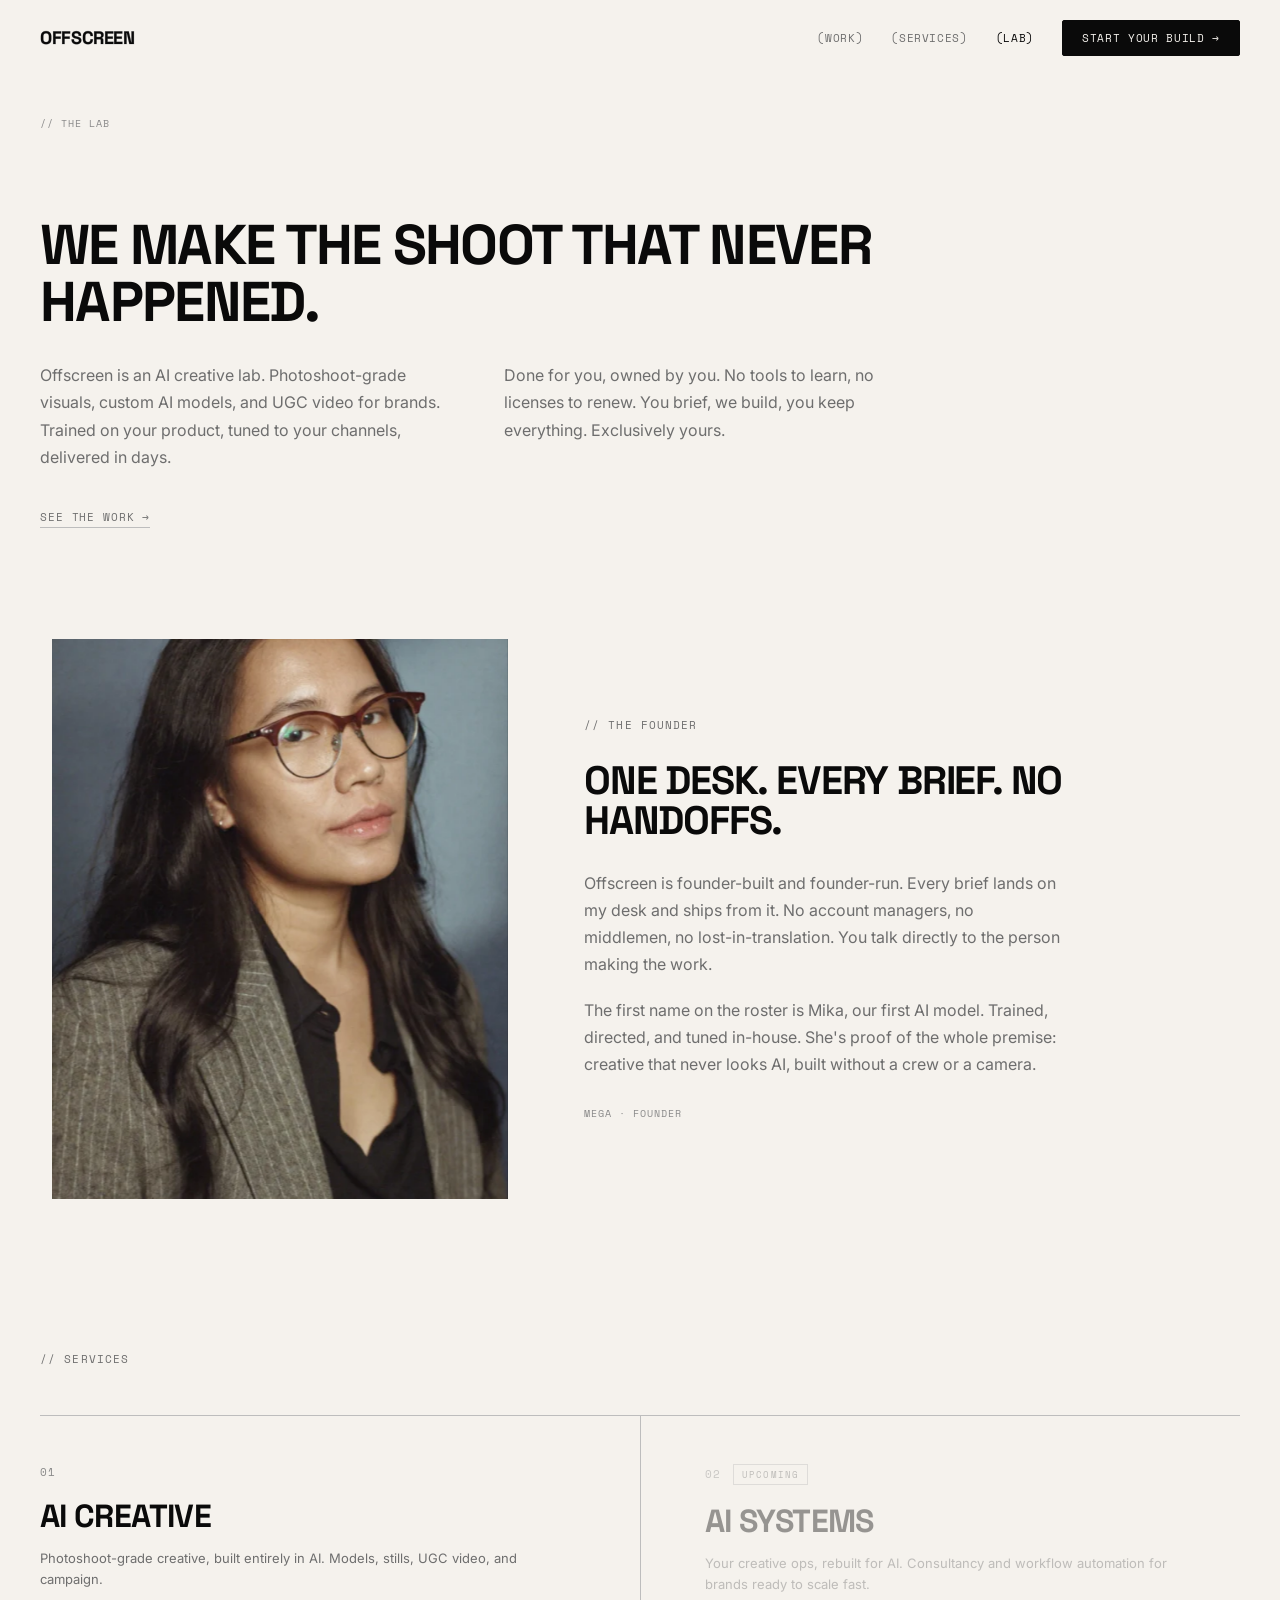
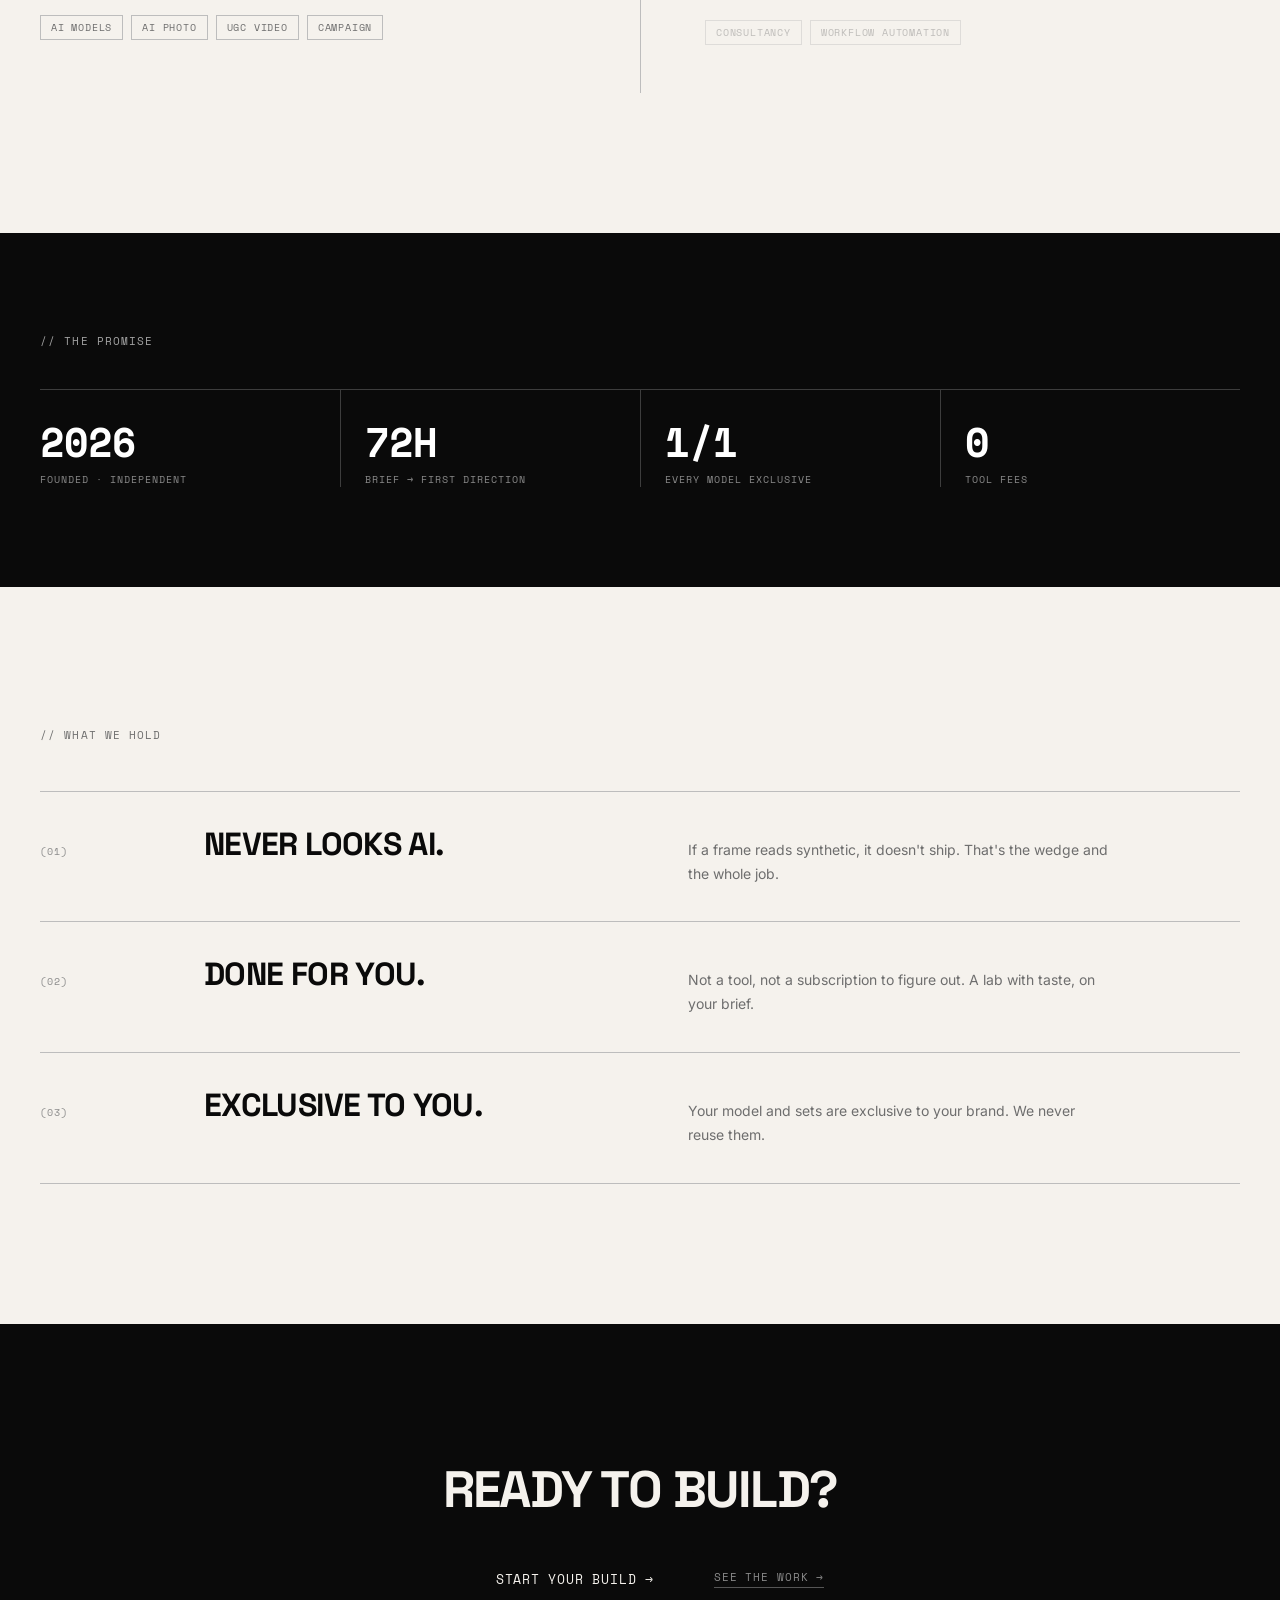
==== lab/index.html @ d5fc2d43 "Revamp site as Offscreen AI creative studio Rebuild from the design handoff: Home, Lab, All Work and" ====
<!DOCTYPE html>
<html lang="en" class="reveal-footer">
<head>
<meta charset="UTF-8">
<meta name="viewport" content="width=device-width, initial-scale=1.0">
<title>THE LAB · OFFSCREEN</title>
<meta name="description" content="Offscreen is an AI creative lab: photoshoot-grade visuals, custom AI models, and UGC video for brands. Done for you, owned by you.">
<link rel="canonical" href="https://offscreen.work/lab/">
<meta property="og:type" content="website">
<meta property="og:title" content="THE LAB · OFFSCREEN">
<meta property="og:description" content="We make the shoot that never happened. Done for you, owned by you.">
<meta property="og:url" content="https://offscreen.work/lab/">
<meta property="og:image" content="https://offscreen.work/assets/work/offscreen_hero_16x9.webp">
<meta name="twitter:card" content="summary_large_image">
<meta name="theme-color" content="#F5F2ED">
<link rel="icon" type="image/svg+xml" href="/favicon.svg">
<link rel="icon" type="image/png" sizes="32x32" href="/favicon-32x32.png">
<link rel="apple-touch-icon" href="/favicon-180x180.png">
<link rel="preconnect" href="https://fonts.googleapis.com">
<link rel="preconnect" href="https://fonts.gstatic.com" crossorigin>
<link rel="stylesheet" href="https://fonts.googleapis.com/css2?family=Space+Mono:ital,wght@0,400;0,700;1,400&family=Space+Grotesk:wght@400;500;600;700&family=Inter:wght@400;500;600&display=swap">
<link rel="stylesheet" href="/assets/css/tokens.css">
<link rel="stylesheet" href="/assets/css/site.css">
<script>document.documentElement.classList.add('js');</script>
</head>
<body class="page-light">
<a class="skip-link" href="#main">Skip to content</a>
<div class="page is-light">

<nav class="nav nav-light" aria-label="Primary">
  <a href="/" class="wordmark" aria-label="Offscreen home"><span class="wordmark-ghost" aria-hidden="true">OFFSCREEN</span><span class="wordmark-solid">OFFSCREEN</span></a>
  <div class="nav-links">
    <a class="nav-link" href="/work/">(WORK)</a>
    <a class="nav-link" href="/#services">(SERVICES)</a>
    <a class="nav-link" href="/lab/" aria-current="page">(LAB)</a>
    <a class="btn btn-sm" href="https://forms.fillout.com/t/vpHvww8ndgus" target="_blank" rel="noopener" data-brief>START YOUR BUILD →</a>
  </div>
</nav>

<main id="main">

<section class="statement" data-screen-label="Lab Statement">
  <span class="util statement-eyebrow">// THE LAB</span>
  <div class="statement-inner rv in">
    <h1 class="display">We make the shoot that never happened.</h1>
    <div class="statement-cols">
      <p class="body">Offscreen is an AI creative lab. Photoshoot-grade visuals, custom AI models, and UGC video for brands. Trained on your product, tuned to your channels, delivered in days.</p>
      <p class="body">Done for you, owned by you. No tools to learn, no licenses to renew. You brief, we build, you keep everything. Exclusively yours.</p>
    </div>
    <div><a class="text-link" href="/work/">SEE THE WORK →</a></div>
  </div>
</section>

<section class="founder" data-screen-label="Founder" aria-labelledby="founder-h">
  <div class="founder-frame rv">
    <div class="media">
      <div class="par" data-par="0.06">
        <img src="/assets/lab/founder-portrait.webp" alt="Mega, founder of Offscreen" width="800" height="800" loading="lazy" decoding="async">
      </div>
    </div>
  </div>
  <div class="founder-text rv">
    <span class="label">// THE FOUNDER</span>
    <h2 class="display" id="founder-h">One desk. Every brief. No handoffs.</h2>
    <div class="founder-copy">
      <p class="body">Offscreen is founder-built and founder-run. Every brief lands on my desk and ships from it. No account managers, no middlemen, no lost-in-translation. You talk directly to the person making the work.</p>
      <p class="body">The first name on the roster is Mika, our first AI model. Trained, directed, and tuned in-house. She's proof of the whole premise: creative that never looks AI, built without a crew or a camera.</p>
    </div>
    <span class="util">MEGA · FOUNDER</span>
  </div>
</section>

<section class="services is-light" data-screen-label="What We Build" aria-labelledby="services-label">
  <div class="services-inner">
    <div class="sec-head rv">
      <h2 class="label" id="services-label" style="font-weight:400;">// SERVICES</h2>
    </div>
    <div class="svc-grid">
      <article class="svc rv">
        <div class="svc-num">01</div>
        <h3 class="title-md">AI CREATIVE</h3>
        <p class="svc-body">Photoshoot-grade creative, built entirely in AI. Models, stills, UGC video, and campaign.</p>
        <ul class="chips"><li>AI MODELS</li><li>AI PHOTO</li><li>UGC VIDEO</li><li>CAMPAIGN</li></ul>
      </article>
      <article class="svc svc-soon rv">
        <div class="svc-num">02 <span class="svc-badge">UPCOMING</span></div>
        <h3 class="title-md">AI SYSTEMS</h3>
        <p class="svc-body">Your creative ops, rebuilt for AI. Consultancy and workflow automation for brands ready to scale fast.</p>
        <ul class="chips"><li>CONSULTANCY</li><li>WORKFLOW AUTOMATION</li></ul>
      </article>
    </div>
  </div>
</section>

<section class="facts is-dark" data-screen-label="Facts" aria-labelledby="facts-label">
  <div class="sec-head rv">
    <h2 class="label" id="facts-label" style="font-weight:400;">// THE PROMISE</h2>
  </div>
  <ul class="facts-grid">
    <li class="fact rv"><span class="fact-value">2026</span><span class="util">FOUNDED · INDEPENDENT</span></li>
    <li class="fact rv"><span class="fact-value">72H</span><span class="util">BRIEF → FIRST DIRECTION</span></li>
    <li class="fact rv"><span class="fact-value">1/1</span><span class="util">EVERY MODEL EXCLUSIVE</span></li>
    <li class="fact rv"><span class="fact-value">0</span><span class="util">TOOL FEES</span></li>
  </ul>
</section>

<section class="principles" data-screen-label="Principles" aria-labelledby="principles-label">
  <div class="sec-head rv">
    <h2 class="label" id="principles-label" style="font-weight:400;">// WHAT WE HOLD</h2>
  </div>
  <ol class="principle-list">
    <li class="principle rv">
      <span class="util">(01)</span>
      <h3 class="title-md">Never looks AI.</h3>
      <p class="body-sm">If a frame reads synthetic, it doesn't ship. That's the wedge and the whole job.</p>
    </li>
    <li class="principle rv">
      <span class="util">(02)</span>
      <h3 class="title-md">Done for you.</h3>
      <p class="body-sm">Not a tool, not a subscription to figure out. A lab with taste, on your brief.</p>
    </li>
    <li class="principle rv">
      <span class="util">(03)</span>
      <h3 class="title-md">Exclusive to you.</h3>
      <p class="body-sm">Your model and sets are exclusive to your brand. We never reuse them.</p>
    </li>
  </ol>
</section>

<section class="closing-cta is-dark" data-screen-label="CTA">
  <div class="closing-cta-inner rv">
    <h2 class="display">READY TO BUILD?</h2>
    <div class="closing-cta-actions">
      <a class="btn" href="https://forms.fillout.com/t/vpHvww8ndgus" target="_blank" rel="noopener" data-brief>START YOUR BUILD →</a>
      <a class="text-link" href="/work/">SEE THE WORK →</a>
    </div>
  </div>
</section>

</main>
</div>

<footer class="footer" data-screen-label="Footer">
  <div class="footer-links">
    <div class="footer-col">
      <span class="util">(SOCIAL)</span>
      <a href="https://www.instagram.com/offscreen.lab/" target="_blank" rel="noopener">INSTAGRAM →</a>
    </div>
    <div class="footer-col">
      <span class="util">(SITE)</span>
      <a href="/work/">WORK</a>
      <a href="/lab/" aria-current="page">LAB</a>
      <a href="https://forms.fillout.com/t/vpHvww8ndgus" target="_blank" rel="noopener" data-brief>CONTACT</a>
    </div>
    <div class="footer-col">
      <span class="util">(CONTACT)</span>
      <a href="mailto:hello@offscreen.work">HELLO@OFFSCREEN.WORK</a>
      <span class="muted">WORLDWIDE</span>
    </div>
    <div class="footer-col">
      <span class="util">(LEGAL)</span>
      <span class="muted">© 2026 OFFSCREEN</span>
    </div>
  </div>
  <div class="bigmark-clip" aria-hidden="true"><div class="bigmark">OFFSCREEN</div></div>
</footer>

<dialog id="brief" class="brief" aria-label="Start your build">
  <div class="brief-bar">
    <span class="label" style="color:var(--grey-400);">// START YOUR BUILD</span>
    <button type="button" class="brief-close">(CLOSE ×)</button>
  </div>
  <div class="brief-body"><span class="brief-loading">LOADING THE BRIEF…</span></div>
</dialog>

<script src="/assets/js/site.js"></script>
</body>
</html>
---- assets/css/tokens.css ----
/* Offscreen design tokens — from the design handoff (colors, type, spacing). */

/* Offscreen — Color Tokens (1D: dark-first, fully monochrome) */

:root {
  /* ——— Base (dark-first) ——— */
  --bg:               #0A0A0A;   /* page background */
  --surface:          #141414;   /* raised panels, cards */
  --chrome:           #1E1E1E;   /* card headers, input fields */

  --ink:              #0A0A0A;   /* text on light surfaces */
  --bone:             #F5F2ED;   /* primary text on dark */
  --white:            #FFFFFF;   /* pure white — emphasis only */

  /* ——— Neutrals ——— */
  --grey-900:         #2A2A2A;
  --grey-800:         #3D3D3D;
  --grey-700:         #555555;
  --grey-600:         #6E6E6E;
  --grey-500:         #8A8A8A;
  --grey-400:         #A3A3A3;
  --grey-300:         #BDBDBD;
  --grey-200:         #D4D4D4;
  --grey-100:         #E8E8E8;

  /* ——— Semantic (dark-first) ——— */
  --fg-primary:       var(--bone);
  --fg-secondary:     var(--grey-400);
  --fg-tertiary:      var(--grey-600);
  --fg-emphasis:      var(--white);

  --bg-primary:       var(--bg);
  --bg-elevated:      var(--surface);
  --bg-light:         var(--bone);      /* rare light sections */

  --border-default:   var(--grey-800);  /* hairlines on dark */
  --border-light:     var(--grey-200);  /* hairlines on light sections */

  /* ——— No accent color. ———
     Emphasis = pure white, weight, or size.
     The only non-neutral allowed anywhere: */
  --danger:           #E84040;   /* form errors only */
}

/* Offscreen — Typography Tokens (1D: grotesque headlines, mono demoted to labels/data) */

:root {
  /* ——— Font Stacks ——— */
  --font-grotesque:   'Space Grotesk', 'Arial Black', sans-serif;  /* headlines + wordmark */
  --font-mono:        'Space Mono', 'Courier New', monospace;       /* labels, buttons, data */
  --font-sans:        'Inter', -apple-system, sans-serif;           /* body */

  /* ——— Font Weights ——— */
  --weight-regular:   400;
  --weight-medium:    500;
  --weight-bold:      700;

  /* ——— Type Scale ——— */

  /* Display / Headlines — Space Grotesk Bold, uppercase, tight */
  --text-display-xl:  120px;   /* wordmark moments */
  --text-display-lg:  88px;    /* hero headlines */
  --text-display-md:  64px;    /* section headlines */
  --text-display-sm:  40px;    /* sub-section headlines */
  --text-display-xs:  24px;    /* card titles */

  /* Body — Inter */
  --text-body-lg:     18px;
  --text-body-md:     16px;
  --text-body-sm:     14px;

  /* Mono UI — Space Mono (labels, eyebrows, buttons, data) */
  --text-mono-lg:     16px;    /* large data values pair w/ 36px+ for metrics */
  --text-mono-md:     13px;    /* buttons, eyebrows */
  --text-mono-sm:     11px;    /* nav labels, tags */
  --text-mono-xs:     10px;    /* utility/corner text */

  /* ——— Line Heights ——— */
  --leading-display:  0.98;    /* headlines */
  --leading-tight:    1.1;
  --leading-normal:   1.5;
  --leading-relaxed:  1.65;

  /* ——— Letter Spacing ——— */
  --tracking-display: -0.03em; /* grotesque headlines */
  --tracking-normal:  0;
  --tracking-wide:    0.06em;  /* mono labels/buttons */
  --tracking-wider:   0.1em;   /* utility text */
}

/* Offscreen — Spacing & Layout Tokens */

:root {
  /* ——— Spacing Scale (8px base) ——— */
  --space-1:    4px;
  --space-2:    8px;
  --space-3:    12px;
  --space-4:    16px;
  --space-5:    24px;
  --space-6:    32px;
  --space-7:    48px;
  --space-8:    64px;
  --space-9:    96px;
  --space-10:   128px;
  --space-11:   160px;
  --space-12:   200px;

  /* ——— Layout ——— */
  --content-max:     1200px;
  --content-narrow:  800px;
  --grid-columns:    12;
  --grid-gutter:     24px;
  --page-margin:     clamp(24px, 5vw, 80px);

  /* ——— Border ——— */
  --radius-none:  0px;
  --radius-sm:    2px;
  --radius-md:    4px;   /* rare — use sparingly */

  --border-width: 1px;
  --rule-weight:  1px;
}
---- assets/css/site.css ----
/* Offscreen — site styles. Tokens live in tokens.css.
   Breakpoints: mobile < 768px · tablet 768–1279px · desktop ≥ 1280px (design reference width). */

/* ══════════ BASE ══════════ */
*, *::before, *::after { margin: 0; padding: 0; box-sizing: border-box; }
html { -webkit-text-size-adjust: 100%; scroll-behavior: smooth; }
body {
  background: var(--bg);
  color: var(--bone);
  font-family: var(--font-mono);
  -webkit-font-smoothing: antialiased;
  -moz-osx-font-smoothing: grayscale;
}
body.page-light { background: var(--bone); }
a { color: inherit; text-decoration: none; transition: opacity 0.2s ease; }
a:hover { opacity: 0.7; }
img { display: block; max-width: 100%; }
button { font: inherit; color: inherit; background: none; border: 0; cursor: pointer; }
:focus-visible { outline: 1px solid currentColor; outline-offset: 4px; }

.sr-only {
  position: absolute; width: 1px; height: 1px; padding: 0; margin: -1px;
  overflow: hidden; clip: rect(0 0 0 0); white-space: nowrap; border: 0;
}
.skip-link {
  position: absolute; left: 16px; top: -60px; z-index: 200;
  background: var(--bone); color: var(--ink); padding: 10px 16px;
  font-size: 11px; letter-spacing: 0.06em;
}
.skip-link:focus { top: 16px; }

:root { --pm: 40px; }
@media (max-width: 1023px) { :root { --pm: 24px; } }
@media (max-width: 767px)  { :root { --pm: 16px; } }

/* Light / dark section themes — every component reads these */
.is-dark  { --fg: var(--bone); --fg-body: var(--grey-500); --fg-label: var(--grey-600); --fg-util: var(--grey-500); --rule: var(--grey-800); color: var(--fg); background: var(--bg); }
.is-light { --fg: var(--ink);  --fg-body: var(--grey-600); --fg-label: var(--grey-600); --fg-util: var(--grey-500); --rule: var(--grey-300); color: var(--fg); background: var(--bone); }

/* ══════════ TYPE ══════════ */
.label   { font-size: 11px; letter-spacing: 0.1em; color: var(--fg-label); }
.util    { font-size: 10px; letter-spacing: 0.1em; color: var(--fg-util); }
.display {
  font-family: var(--font-grotesque); font-weight: 700; text-transform: uppercase;
  letter-spacing: -0.03em; line-height: 1.02; color: var(--fg);
}
.title-md { font-family: var(--font-grotesque); font-weight: 700; text-transform: uppercase; letter-spacing: -0.02em; line-height: 1; color: var(--fg); font-size: clamp(24px, 2.5vw, 32px); }
.body    { font-family: var(--font-sans); font-size: 16px; line-height: 1.7; color: var(--fg-body); }
.body-sm { font-family: var(--font-sans); font-size: 14px; line-height: 1.7; color: var(--fg-body); }
.text-link {
  font-size: 11px; letter-spacing: 0.08em; text-transform: uppercase;
  color: var(--fg-label); border-bottom: 1px solid var(--rule); padding-bottom: 2px;
}
@media (max-width: 767px) {
  .label { font-size: 10px; }
  .body { font-size: 15px; }
}

/* ══════════ BUTTON ══════════ */
.btn {
  display: inline-block; font-family: var(--font-mono); font-size: 13px; letter-spacing: 0.06em;
  text-transform: uppercase; border-radius: var(--radius-sm); padding: 17px 39px;
  border: 1px solid var(--bone); background: var(--bone); color: var(--ink); white-space: nowrap;
  transition: transform 0.12s ease;
}
.btn:hover { opacity: 1; background: var(--ink); color: var(--bone); }
.btn:active { transform: scale(0.98); }
.btn-sm { font-size: 11px; padding: 9px 19px; }
.is-light .btn, .nav-light .btn { border-color: var(--ink); background: var(--ink); color: var(--bone); }
.is-light .btn:hover, .nav-light .btn:hover { background: var(--bone); color: var(--ink); }
@media (max-width: 767px) {
  .btn { font-size: 11px; padding: 15px 31px; }
  .btn-sm { font-size: 10px; padding: 9px 13px; }
}

/* ══════════ WORDMARK (echo) ══════════ */
.wordmark {
  position: relative; display: inline-block; line-height: 1;
  font-family: var(--font-grotesque); font-weight: 700; font-size: 18px; letter-spacing: -0.02em;
}
.wordmark:hover { opacity: 1; }
.wordmark-ghost {
  position: absolute; left: 0; top: 0; color: transparent;
  -webkit-text-stroke: 0.6px var(--grey-500);
  animation: echoNav 4s ease-in-out infinite;
}
.nav-light .wordmark-ghost { -webkit-text-stroke-color: var(--grey-400); }
.wordmark-solid { position: relative; }
@keyframes echoNav { 0%, 100% { transform: translate(1.5px, -1.5px); } 50% { transform: translate(3.5px, -3.5px); } }
@media (max-width: 767px) {
  .wordmark { font-size: 16px; }
  .wordmark-ghost { -webkit-text-stroke-width: 0.5px; }
}

/* ══════════ NAV ══════════ */
.nav {
  display: flex; justify-content: space-between; align-items: center;
  padding: 20px var(--pm); position: relative; z-index: 10;
}
.nav-overlay { position: absolute; top: 0; left: 0; right: 0; }
.nav-dark  { color: var(--bone); }
.nav-light { color: var(--ink); }
.nav-links { display: flex; gap: 28px; align-items: center; }
.nav-link { font-size: 11px; letter-spacing: 0.06em; }
.nav-light .nav-link { color: var(--grey-600); }
.nav-light .nav-link[aria-current="page"] { color: var(--ink); }
@media (max-width: 767px) {
  .nav { padding: 16px var(--pm); }
  .nav-link { display: none; }
}

/* ══════════ REVEAL + PARALLAX ══════════ */
.js .rv { opacity: 0; transform: translateY(30px); transition: opacity 1s cubic-bezier(0.16, 1, 0.3, 1), transform 1s cubic-bezier(0.16, 1, 0.3, 1); }
.js .rv.in { opacity: 1; transform: none; }
.par { will-change: transform; }
.media { position: relative; overflow: hidden; background: #E4E0D9; }
.media img { width: 100%; height: 100%; object-fit: cover; }

/* ══════════ HERO (home + case opener) ══════════ */
.hero { height: 100vh; height: 100svh; min-height: 600px; position: relative; overflow: hidden; background: var(--bg); }
.hero-bg { position: absolute; top: 0; left: 0; right: 0; bottom: -16%; }
.hero-bg img { width: 100%; height: 100%; object-fit: cover; object-position: center 40%; }
.hero-shade { position: absolute; inset: 0; background: linear-gradient(to top, rgba(5,5,5,0.6), transparent 45%); }
.hero-foot {
  position: absolute; bottom: 48px; left: 56px; right: 56px; z-index: 5;
  display: flex; justify-content: space-between; align-items: flex-end;
}
.hero-tag { font-size: 11px; letter-spacing: 0.1em; color: var(--grey-300); }
.hero-scroll { font-size: 10px; letter-spacing: 0.1em; color: var(--grey-400); }
.hero-links { display: none; }
@media (min-width: 1280px) { .hero { min-height: 720px; } }
@media (max-width: 1023px) { .hero-foot { left: var(--pm); right: var(--pm); } }
@media (max-width: 767px) {
  .hero-shade { background: linear-gradient(to top, rgba(5,5,5,0.65), transparent 50%); }
  .hero-foot { bottom: 40px; left: 30px; right: 30px; flex-direction: column; align-items: flex-start; gap: 16px; }
  .hero-tag { font-size: 10px; }
  .hero-scroll { display: none; }
  .hero-links { display: flex; gap: 20px; }
  .hero-links a { font-size: 10px; letter-spacing: 0.06em; color: var(--grey-300); }
}

/* ══════════ SECTION HEAD (label row) ══════════ */
.sec-head { display: flex; justify-content: space-between; align-items: baseline; gap: 16px; }

/* ══════════ HOME · WORK ══════════ */
.work { padding: 120px 0 140px; }
.work .sec-head { padding: 0 var(--pm) 80px; }
.work-grid { max-width: 700px; margin: 0 auto 100px; padding: 0 var(--pm); display: flex; flex-direction: column; gap: 48px; }
.tile { display: block; position: relative; }
.tile:hover { opacity: 1; }
.tile .media { aspect-ratio: 4 / 5; }
.tile .media img { object-position: center 25%; transition: transform 0.8s cubic-bezier(0.16, 1, 0.3, 1); }
.tile:hover .media img { transform: scale(1.04); }
.tile-hover {
  position: absolute; bottom: 20px; left: 24px; z-index: 3; pointer-events: none;
  font-size: 10px; letter-spacing: 0.1em; color: var(--ink);
  opacity: 0; transform: translateY(6px); transition: all 0.45s ease 0.08s;
}
.tile:hover .tile-hover, .tile:focus-visible .tile-hover { opacity: 1; transform: none; }
.tile-meta { display: flex; justify-content: space-between; gap: 16px; padding-top: 14px; }
.tile-name { font-size: 12px; letter-spacing: 0.06em; color: var(--ink); }
.tile-tags { font-size: 10px; letter-spacing: 0.1em; color: var(--grey-600); text-align: right; }
.work-more { display: flex; justify-content: center; padding-top: 20px; }
.work-more a { font-size: 12px; letter-spacing: 0.06em; text-transform: uppercase; color: var(--ink); border-bottom: 1px solid var(--grey-300); padding-bottom: 3px; }
@media (max-width: 767px) {
  .work { padding: 72px 0 88px; }
  .work .sec-head { padding-bottom: 40px; }
  .work-grid { margin-bottom: 0; }
  .work-more { padding-top: 56px; }
  .tile-name { font-size: 11px; }
  .tile-tags { font-size: 9px; }
}

/* ══════════ SERVICES (home dark · lab light) ══════════ */
.services { padding: 120px var(--pm) 160px; }
.services-inner { max-width: 1200px; margin: 0 auto; }
.services .sec-head { margin-bottom: 48px; }
.svc-grid { display: grid; grid-template-columns: 1fr 1fr; border-top: 1px solid var(--rule); }
.svc { padding: 48px 64px 48px 0; display: flex; flex-direction: column; }
.svc + .svc { padding: 48px 0 48px 64px; border-left: 1px solid var(--rule); }
.svc-soon > * { opacity: 0.45; }
.is-light .svc-soon > * { opacity: 0.4; }
.is-light .svc-num { color: var(--grey-500); }
.svc-num { display: flex; align-items: center; gap: 12px; margin-bottom: 20px; font-size: 11px; letter-spacing: 0.1em; color: var(--fg-label); }
.svc-badge { font-size: 9px; letter-spacing: 0.12em; color: var(--fg-label); border: 1px solid var(--rule); padding: 3px 8px; }
.svc .title-md { margin-bottom: 16px; }
.svc-body { font-family: var(--font-sans); font-size: 13px; line-height: 1.65; color: var(--fg-body); margin-bottom: 24px; max-width: 480px; }
.chips { display: flex; gap: 8px; flex-wrap: wrap; list-style: none; }
.chips li { font-size: 10px; letter-spacing: 0.08em; color: var(--grey-600); border: 1px solid var(--rule); padding: 4px 10px; }
.services-cta { display: flex; justify-content: center; margin-top: 32px; }
.services.is-light { padding: 0 var(--pm) 140px; }
.services.is-light .services-inner { max-width: none; }
@media (max-width: 767px) {
  .services { padding: 88px var(--pm) 100px; }
  .services .sec-head { margin-bottom: 32px; }
  .svc-grid { grid-template-columns: 1fr; }
  .svc, .svc + .svc { padding: 32px 0; border-left: 0; }
  .svc + .svc { border-top: 1px solid var(--rule); }
  .services-cta { margin-top: 24px; }
  .services.is-light { padding-bottom: 88px; }
}

/* ══════════ FOOTER ══════════ */
.footer { background: var(--bg); color: var(--bone); padding: 48px var(--pm) 0; overflow: hidden; }
.footer-links {
  display: grid; grid-template-columns: repeat(4, auto); justify-content: space-between;
  border-top: 1px solid var(--grey-800); padding-top: 32px; font-size: 11px; letter-spacing: 0.06em;
}
.footer-col { display: flex; flex-direction: column; gap: 12px; align-items: flex-start; }
.footer-col:last-child { text-align: right; align-items: flex-end; }
.footer-col .util { color: var(--grey-600); }
.footer-col a, .footer-col button { color: var(--grey-400); font-size: inherit; letter-spacing: inherit; text-align: left; padding: 0; }
.footer-col button:hover { opacity: 0.7; }
.footer-col .muted { color: var(--grey-600); }
.bigmark-clip { overflow: hidden; pointer-events: none; margin: 0 calc(var(--pm) * -1); }
.bigmark {
  font-family: var(--font-grotesque); font-weight: 700; font-size: 16.4vw; letter-spacing: -0.04em;
  line-height: 0.94; color: var(--bone); text-align: center; white-space: nowrap; padding-bottom: 1.2vw;
}

/* Desktop + tablet: fixed full-screen footer revealed by scroll */
@media (min-width: 768px) {
  .reveal-footer .page { position: relative; z-index: 2; margin-bottom: max(100vh, 640px); }
  .reveal-footer .footer {
    position: fixed; bottom: 0; left: 0; right: 0; z-index: 1;
    height: 100vh; min-height: 640px; padding-top: 60px;
    display: flex; flex-direction: column; justify-content: space-between;
  }
  .reveal-footer.js .footer-links { will-change: transform, opacity; }
  .reveal-footer.js .bigmark { transform: translateY(105%); will-change: transform; }
}
@media (max-width: 767px) {
  /* short pages: let the page fill the screen so nothing shows below the footer */
  body { display: flex; flex-direction: column; min-height: 100vh; min-height: 100svh; }
  .page { flex: 1; }
  .footer { border-top: 1px solid var(--grey-800); }
  .footer-links { grid-template-columns: 1fr 1fr; gap: 32px 16px; border-top: 0; padding: 0 0 48px; font-size: 10px; }
  .footer-col { gap: 10px; }
  .footer-col:last-child { text-align: left; align-items: flex-start; }
  .footer-col .util { font-size: 9px; }
  .bigmark { font-size: 16vw; padding-bottom: 1.5vw; }
}

/* ══════════ LAB ══════════ */
.statement { padding: 140px var(--pm) 100px; position: relative; }
.statement-eyebrow { position: absolute; top: 40px; left: var(--pm); }
.statement-inner { max-width: 960px; display: flex; flex-direction: column; gap: 32px; }
.statement h1 { font-size: clamp(34px, 4.4vw, 56px); }
.statement-cols { display: flex; gap: 64px; }
.statement-cols p { max-width: 400px; }

.founder { padding: 0 var(--pm) 140px; display: grid; grid-template-columns: 480px 1fr; gap: 64px; align-items: center; }
.founder-frame { padding: 12px; }
.founder-frame .media { height: 560px; background: #141414; }
.founder-frame .par { position: absolute; top: -10%; bottom: -10%; left: 0; right: 0; }
.founder-frame .par img { object-position: center 20%; }
.founder-text { display: flex; flex-direction: column; gap: 28px; }
.founder-text h2 { font-size: clamp(28px, 3.1vw, 40px); max-width: 520px; }
.founder-copy { display: flex; flex-direction: column; gap: 18px; max-width: 480px; }

.facts { padding: 100px var(--pm); }
.facts .label { color: var(--grey-400); }
.facts .sec-head { padding-bottom: 40px; }
.facts-grid { display: grid; grid-template-columns: repeat(4, 1fr); border-top: 1px solid var(--grey-800); list-style: none; }
.fact { padding: 32px 24px 0; border-left: 1px solid var(--grey-800); display: flex; flex-direction: column; gap: 10px; }
.fact:first-child { padding-left: 0; border-left: 0; }
.fact-value { font-family: var(--font-mono); font-size: 40px; font-weight: 700; color: var(--white); line-height: 1; }

.principles { padding: 140px var(--pm); }
.principles .sec-head { padding-bottom: 48px; }
.principle-list { list-style: none; border-bottom: 1px solid var(--grey-300); }
.principle { display: flex; gap: 64px; align-items: baseline; padding: 36px 0; border-top: 1px solid var(--grey-300); }
.principle .util { width: 100px; flex-shrink: 0; }
.principle .title-md { width: 420px; flex-shrink: 0; }
.principle p { max-width: 420px; }

.closing-cta { padding: 140px var(--pm); }
.closing-cta-inner { display: flex; flex-direction: column; align-items: center; gap: 36px; text-align: center; }
.closing-cta h2 { font-size: clamp(34px, 4vw, 52px); line-height: 1; }
.closing-cta-actions { display: flex; gap: 20px; align-items: center; flex-wrap: wrap; justify-content: center; }
.closing-cta .text-link { color: var(--grey-500); border-color: var(--grey-700); }

@media (max-width: 1023px) {
  .founder { grid-template-columns: minmax(0, 1fr) minmax(0, 1fr); gap: 40px; }
  .founder-frame .media { height: auto; aspect-ratio: 6 / 7; }
  .principle { gap: 32px; }
  .principle .title-md { width: 280px; }
}
@media (max-width: 767px) {
  .statement { padding: 80px var(--pm) 64px; }
  .statement-eyebrow { position: static; font-size: 9px; }
  .statement-inner { gap: 24px; }
  .statement-cols { flex-direction: column; gap: 24px; }
  .founder { grid-template-columns: 1fr; gap: 32px; padding-bottom: 88px; }
  .founder-frame { padding: 8px; }
  .founder-frame .media { aspect-ratio: auto; height: 440px; }
  .founder-text { gap: 20px; }
  .facts { padding: 64px var(--pm); }
  .facts .sec-head { padding-bottom: 28px; }
  .facts-grid { grid-template-columns: 1fr 1fr; }
  .fact { padding: 24px 0 24px 16px; }
  .fact:nth-child(odd) { padding-left: 0; border-left: 0; padding-right: 16px; }
  .fact:nth-child(-n+2) { border-bottom: 1px solid var(--grey-800); }
  .fact-value { font-size: 28px; }
  .fact .util { font-size: 9px; }
  .principles { padding: 88px var(--pm); }
  .principles .sec-head { padding-bottom: 32px; }
  .principle { flex-direction: column; gap: 12px; padding: 28px 0; }
  .principle .util, .principle .title-md { width: auto; }
  .closing-cta { padding: 100px var(--pm); }
  .closing-cta-inner { gap: 28px; }
}

/* ══════════ ALL WORK ══════════ */
.archive-head { padding: 100px var(--pm) 60px; display: flex; justify-content: space-between; align-items: flex-end; gap: 24px; }
.archive-intro { display: flex; flex-direction: column; gap: 14px; }
.archive-intro h1 { font-weight: 400; }
.archive-tagline { font-size: 13px; letter-spacing: 0.04em; color: var(--ink); max-width: 380px; line-height: 1.7; }
.filters { display: flex; gap: 8px; padding: 0 calc(var(--pm) - 8px) 32px; }
.filters[hidden] { display: none; }
.flt {
  font-size: 11px; letter-spacing: 0.06em; text-transform: uppercase; color: var(--grey-600);
  border: 1px solid transparent; padding: 6px 14px; border-radius: var(--radius-sm); transition: all 0.2s ease; white-space: nowrap;
}
.flt:hover { color: var(--ink); }
.flt[aria-pressed="true"] { color: var(--ink); border-color: var(--grey-300); }
.rows { list-style: none; }
.row {
  position: relative; display: flex; align-items: baseline; gap: 24px;
  padding: 34px var(--pm); border-bottom: 1px solid var(--grey-200);
}
.rows li:first-child .row { border-top: 1px solid var(--grey-200); }
.row:hover { opacity: 1; }
.row-num { font-size: 10px; letter-spacing: 0.1em; color: var(--grey-500); width: 52px; flex-shrink: 0; }
.row-name {
  font-family: var(--font-grotesque); font-weight: 700; font-size: clamp(26px, 3.4vw, 44px); letter-spacing: -0.02em;
  color: var(--ink); flex: 1; line-height: 1;
  transition: transform 0.4s cubic-bezier(0.16, 1, 0.3, 1), opacity 0.3s ease;
}
.row-arrow { font-size: 13px; color: var(--ink); opacity: 0; transform: translateX(-8px); transition: all 0.35s ease; white-space: nowrap; }
.row-tags { font-size: 10px; letter-spacing: 0.1em; color: var(--grey-600); width: 250px; text-align: right; flex-shrink: 0; }
.row:hover .row-name, .row:focus-visible .row-name { transform: translateX(16px); }
.row:hover .row-arrow, .row:focus-visible .row-arrow { opacity: 1; transform: none; }
.rows.has-hover .row:not(:hover) .row-name { opacity: 0.25; }
.row-preview {
  position: fixed; top: 0; left: 0; width: 300px; height: 380px; z-index: 50;
  pointer-events: none; opacity: 0; transition: opacity 0.25s ease; background: #141414; overflow: hidden;
}
.row-preview img { width: 100%; height: 100%; object-fit: cover; object-position: center 25%; }
.row-preview.on { opacity: 1; }
.archive-end { height: 140px; }
.on-touch { display: none; }
@media (hover: none), (max-width: 767px) {
  .row-preview, .on-hover { display: none; }
  .on-touch { display: inline; }
}
@media (max-width: 767px) {
  .archive-head { padding: 64px var(--pm) 32px; flex-direction: column; align-items: flex-start; gap: 12px; }
  .archive-intro { gap: 12px; }
  .archive-tagline { font-size: 12px; max-width: 300px; }
  .filters { gap: 4px; padding: 0 12px 24px; overflow-x: auto; -webkit-overflow-scrolling: touch; }
  .flt { font-size: 10px; padding: 8px 14px; }
  .row { flex-direction: column; align-items: flex-start; gap: 8px; padding: 24px var(--pm); }
  .row:active { background: rgba(10, 10, 10, 0.04); }
  .row-num, .row-tags { display: none; }
  .row-mobile-meta { display: block; font-size: 9px; letter-spacing: 0.1em; color: var(--grey-500); }
  .row-arrow { display: none; }
  .row:hover .row-name { transform: none; }
  .archive-end { height: 64px; }
}
@media (min-width: 768px) { .row-mobile-meta { display: none; } }

/* ══════════ CASE (work detail) ══════════ */
.case-hero .hero-shade { background: linear-gradient(to top, rgba(5,5,5,0.7), transparent 50%), linear-gradient(to bottom, rgba(5,5,5,0.5), transparent 25%); }
.case-title-block { position: absolute; bottom: 48px; left: var(--pm); right: var(--pm); z-index: 5; display: flex; justify-content: space-between; align-items: flex-end; gap: 24px; color: var(--bone); }
.case-title { display: flex; flex-direction: column; gap: 12px; }
.case-title h1 { font-size: clamp(36px, 3.75vw, 48px); line-height: 1; letter-spacing: -0.03em; color: var(--bone); }
.case-eyebrow { font-size: 11px; letter-spacing: 0.1em; }
.case-sub { font-size: 11px; letter-spacing: 0.06em; }
.case-year { font-size: 10px; letter-spacing: 0.1em; white-space: nowrap; }

.case-meta { padding: 100px var(--pm); display: flex; gap: 80px; }
.meta-list { width: 260px; flex-shrink: 0; display: flex; flex-direction: column; gap: 28px; font-size: 11px; letter-spacing: 0.06em; }
.meta-item { display: flex; flex-direction: column; gap: 6px; border-top: 1px solid var(--grey-300); padding-top: 10px; }
.meta-item dt { font-size: 10px; letter-spacing: 0.1em; color: var(--grey-500); }
.meta-item dd { color: var(--ink); line-height: 1.6; }
.case-intro { max-width: 560px; display: flex; flex-direction: column; gap: 24px; }
.case-intro .lead { font-family: var(--font-sans); font-size: 18px; line-height: 1.7; color: var(--ink); }

.case-media { padding: 0 0 120px; }
.media-pair { display: flex; gap: 8px; padding: 0 var(--pm); margin-bottom: 8px; align-items: flex-start; }
.media-pair > * { flex: 1; min-width: 0; }
.media-wide { padding: 0 var(--pm); margin-bottom: 8px; }
.media-closing { width: 800px; max-width: calc(100% - var(--pm) * 2); margin: 8px auto 0; }
.ar-45 { aspect-ratio: 4 / 5; }
.ar-32 { aspect-ratio: 3 / 2; }
.case-media .media img { transition: transform 0.8s cubic-bezier(0.16, 1, 0.3, 1); }

.next { position: relative; overflow: hidden; background: var(--bg); }
.next-link { display: block; position: relative; height: 560px; }
.next-link:hover { opacity: 1; }
.next-link .par { position: absolute; top: -12%; bottom: -12%; left: 0; right: 0; }
.next-link .par img { width: 100%; height: 100%; object-fit: cover; object-position: center 30%; }
.next-shade { position: absolute; inset: 0; background: rgba(5,5,5,0.55); transition: background 0.5s ease; }
.next-link:hover .next-shade { background: rgba(5,5,5,0.4); }
.next-text { position: absolute; inset: 0; display: flex; flex-direction: column; align-items: center; justify-content: center; gap: 16px; text-align: center; }
.next-text .label { color: var(--grey-400); }
.next-text .util { color: var(--grey-400); }
.next-title { font-family: var(--font-grotesque); font-weight: 700; font-size: clamp(40px, 4.4vw, 56px); letter-spacing: -0.03em; color: var(--bone); text-transform: uppercase; line-height: 1; }
.case-foot { display: flex; justify-content: space-between; align-items: center; gap: 16px; padding: 24px var(--pm); border-top: 1px solid var(--grey-800); font-size: 10px; letter-spacing: 0.1em; color: var(--grey-500); }
.case-foot a:not(.btn) { color: var(--grey-400); }

@media (max-width: 767px) {
  .case-hero .hero-shade { background: linear-gradient(to top, rgba(5,5,5,0.7), transparent 50%), linear-gradient(to bottom, rgba(5,5,5,0.5), transparent 25%); }
  .case-title-block { bottom: 40px; flex-direction: column; align-items: flex-start; gap: 10px; }
  .case-eyebrow { font-size: 10px; }
  .case-year { font-size: 9px; }
  .case-meta { flex-direction: column-reverse; gap: 48px; padding: 64px var(--pm); }
  .case-intro .lead { font-size: 17px; }
  .meta-list { width: auto; display: grid; grid-template-columns: 1fr 1fr; gap: 20px 16px; font-size: 10px; }
  .meta-item { gap: 5px; padding-top: 8px; }
  .meta-item dt { font-size: 9px; }
  .meta-item:last-child { grid-column: 1 / -1; }
  .case-media { padding-bottom: 88px; }
  .media-pair { flex-direction: column; gap: 12px; margin-bottom: 12px; }
  .media-pair > * { width: 100%; }
  .media-wide { margin-bottom: 12px; }
  .media-closing { margin-top: 12px; }
  .next-link { height: 380px; }
  .next-text { gap: 12px; }
  .case-foot { flex-direction: column; gap: 16px; font-size: 9px; }
  .case-foot-row { display: flex; justify-content: space-between; width: 100%; }
}
@media (min-width: 768px) {
  .case-foot-row { display: contents; }
  .case-foot-row > :first-child { order: 1; }
  .case-foot > .btn { order: 2; }
  .case-foot-row > :last-child { order: 3; }
}

/* ══════════ BRIEF FORM (Fillout overlay) ══════════ */
.brief {
  position: fixed; inset: 0; z-index: 100; width: 100%; height: 100%; max-width: none; max-height: none;
  border: 0; padding: 0; margin: 0; background: var(--bg); color: var(--bone);
  display: none; flex-direction: column;
}
.brief[open] { display: flex; animation: briefIn 0.35s cubic-bezier(0.16, 1, 0.3, 1); }
.brief::backdrop { background: rgba(5,5,5,0.7); }
@keyframes briefIn { from { opacity: 0; transform: translateY(16px); } to { opacity: 1; transform: none; } }
.brief-bar { display: flex; justify-content: space-between; align-items: center; padding: 20px var(--pm); border-bottom: 1px solid var(--grey-800); gap: 16px; }
.brief-close { font-size: 11px; letter-spacing: 0.06em; color: var(--bone); }
.brief-close:hover { opacity: 0.7; }
.brief-body { position: relative; flex: 1; background: var(--bg); }
.brief-body iframe { position: absolute; inset: 0; width: 100%; height: 100%; border: 0; }
.brief-loading { position: absolute; inset: 0; display: flex; align-items: center; justify-content: center; font-size: 10px; letter-spacing: 0.1em; color: var(--grey-500); }
body.brief-open { overflow: hidden; }
@media (max-width: 767px) { .brief-bar { padding: 16px var(--pm); } }

/* ══════════ REDUCED MOTION ══════════ */
@media (prefers-reduced-motion: reduce) {
  html { scroll-behavior: auto; }
  .wordmark-ghost { animation: none; transform: translate(2.5px, -2.5px); }
  .js .rv { opacity: 1; transform: none; transition: none; }
  .par { transform: none !important; }
  .reveal-footer.js .bigmark, .reveal-footer.js .footer-links { transform: none !important; opacity: 1 !important; }
  .tile .media img, .row-name, .row-arrow, .brief[open] { transition: none; animation: none; }
}
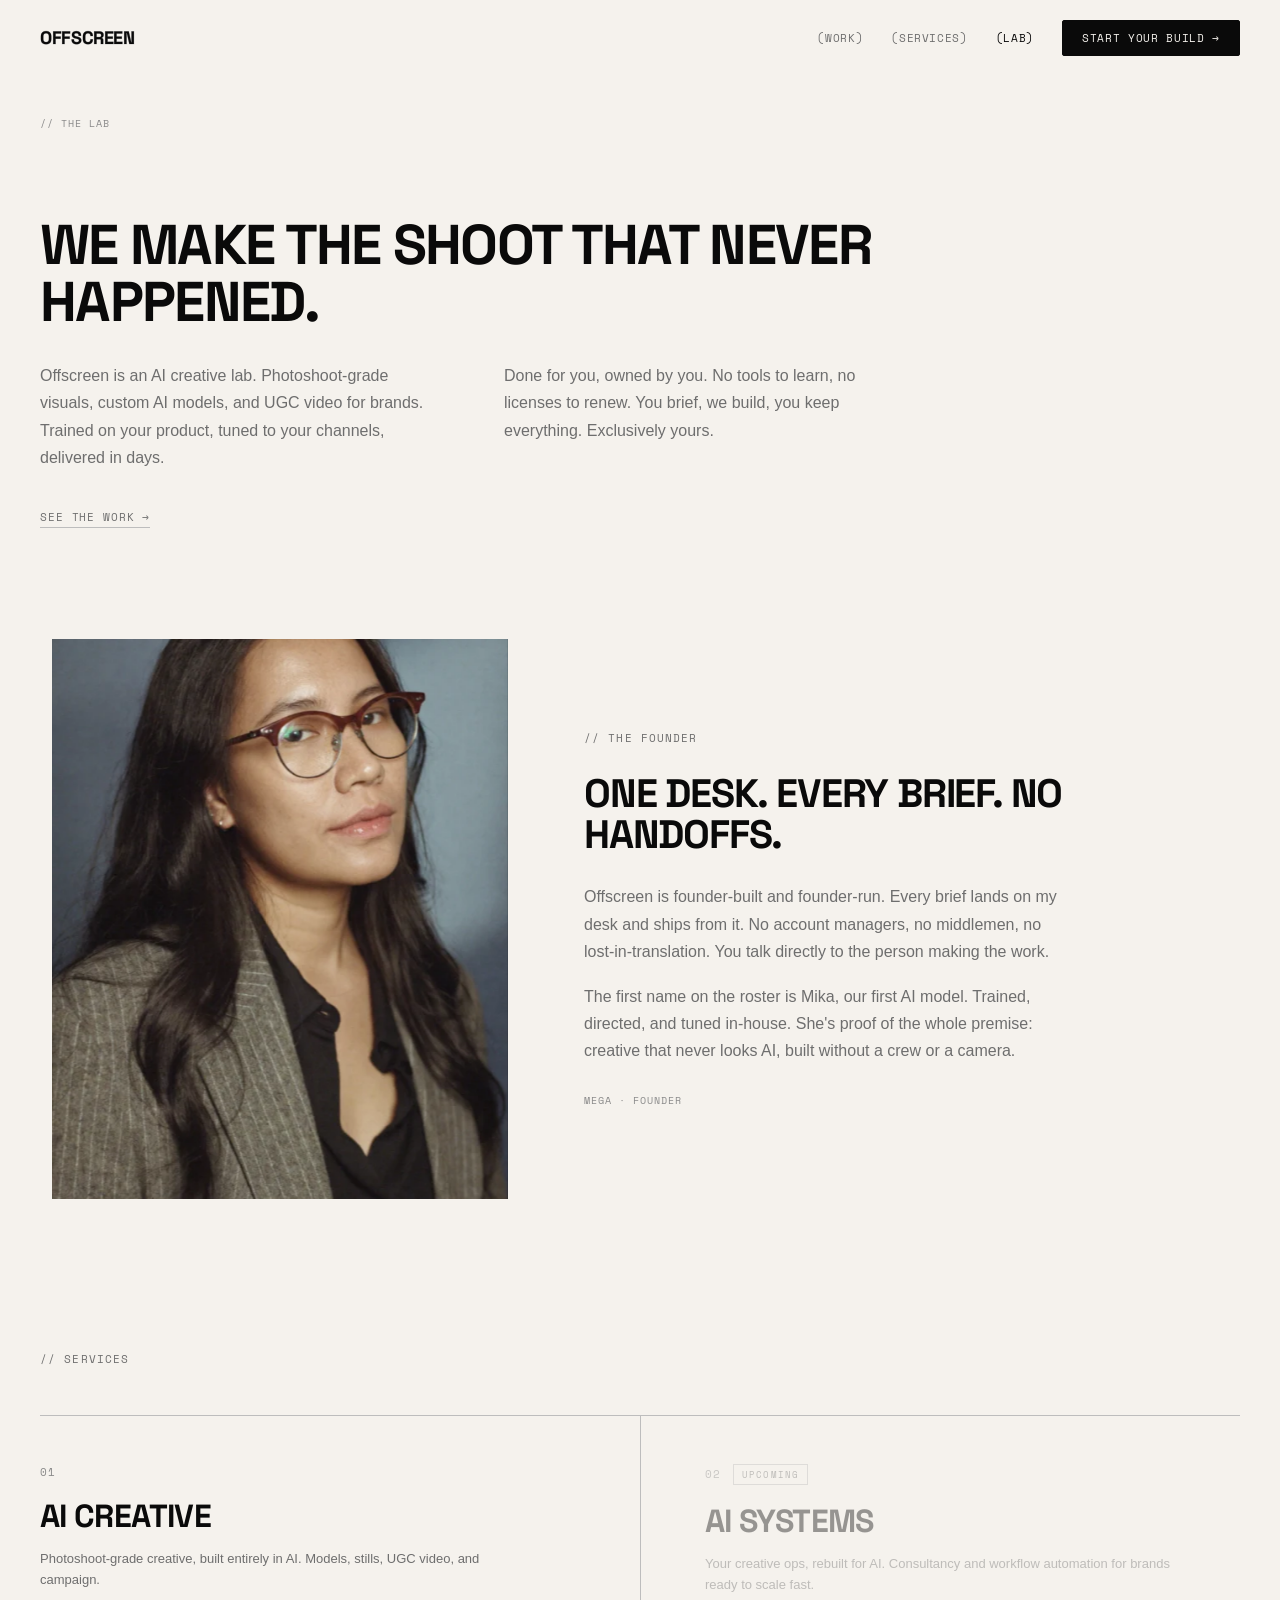
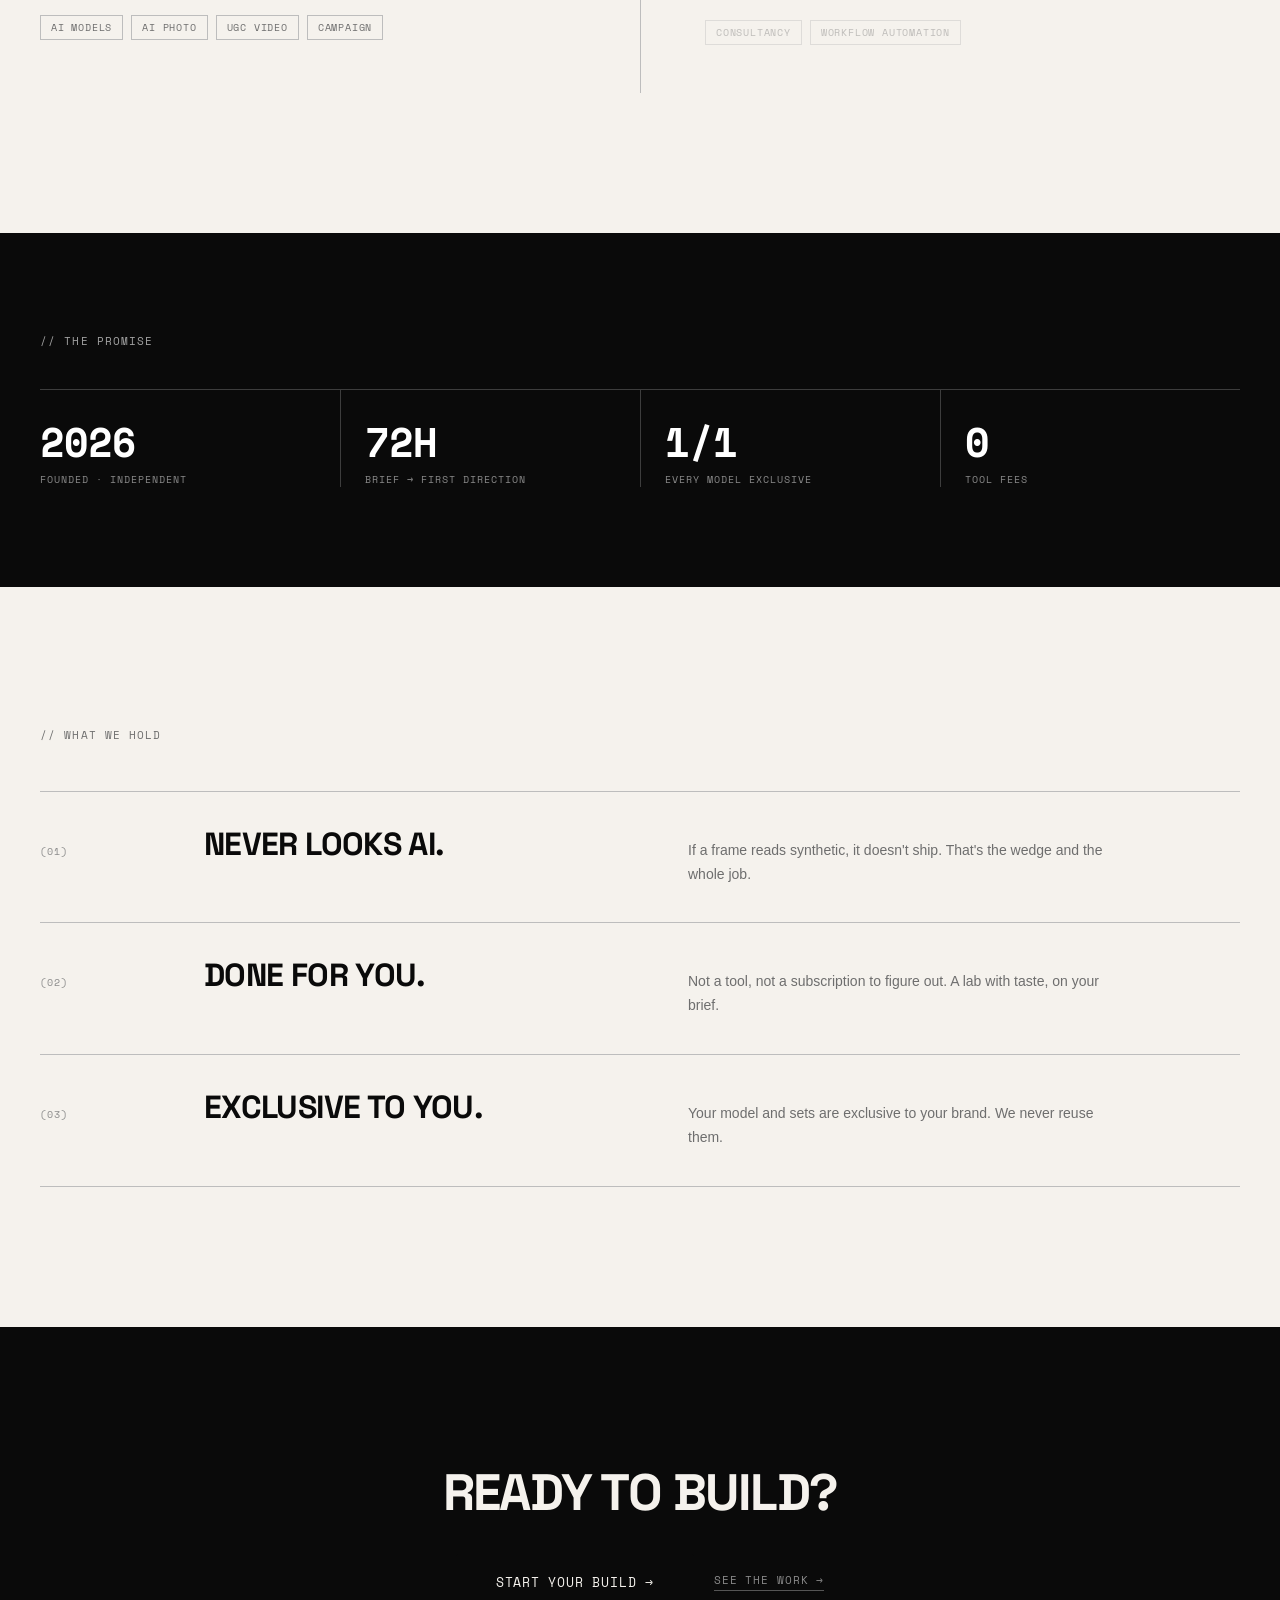
==== commit 2bf18c19: "Refine home, hide Lab, add founder section - Replace CSS smooth scroll with one eased anchor scroll;" ====
--- a/lab/index.html
+++ b/lab/index.html
@@ -5,6 +5,8 @@
 <meta name="viewport" content="width=device-width, initial-scale=1.0">
 <title>THE LAB · OFFSCREEN</title>
 <meta name="description" content="Offscreen is an AI creative lab: photoshoot-grade visuals, custom AI models, and UGC video for brands. Done for you, owned by you.">
+<!-- Hidden for now: not linked from the site and not indexed. -->
+<meta name="robots" content="noindex, nofollow">
 <link rel="canonical" href="https://offscreen.work/lab/">
 <meta property="og:type" content="website">
 <meta property="og:title" content="THE LAB · OFFSCREEN">
@@ -18,9 +20,9 @@
 <link rel="apple-touch-icon" href="/favicon-180x180.png">
 <link rel="preconnect" href="https://fonts.googleapis.com">
 <link rel="preconnect" href="https://fonts.gstatic.com" crossorigin>
-<link rel="stylesheet" href="https://fonts.googleapis.com/css2?family=Space+Mono:ital,wght@0,400;0,700;1,400&family=Space+Grotesk:wght@400;500;600;700&family=Inter:wght@400;500;600&display=swap">
-<link rel="stylesheet" href="/assets/css/tokens.css">
-<link rel="stylesheet" href="/assets/css/site.css">
+<link rel="stylesheet" href="https://fonts.googleapis.com/css2?family=Space+Mono:ital,wght@0,400;0,700;1,400&family=Space+Grotesk:wght@400;500;600;700&display=swap">
+<link rel="stylesheet" href="/assets/css/tokens.css?v=3">
+<link rel="stylesheet" href="/assets/css/site.css?v=3">
 <script>document.documentElement.classList.add('js');</script>
 </head>
 <body class="page-light">
@@ -31,7 +33,7 @@
   <a href="/" class="wordmark" aria-label="Offscreen home"><span class="wordmark-ghost" aria-hidden="true">OFFSCREEN</span><span class="wordmark-solid">OFFSCREEN</span></a>
   <div class="nav-links">
     <a class="nav-link" href="/work/">(WORK)</a>
-    <a class="nav-link" href="/#services">(SERVICES)</a>
+    <a class="nav-link" href="#services">(SERVICES)</a>
     <a class="nav-link" href="/lab/" aria-current="page">(LAB)</a>
     <a class="btn btn-sm" href="https://forms.fillout.com/t/vpHvww8ndgus" target="_blank" rel="noopener" data-brief>START YOUR BUILD →</a>
   </div>
@@ -70,7 +72,7 @@
   </div>
 </section>
 
-<section class="services is-light" data-screen-label="What We Build" aria-labelledby="services-label">
+<section id="services" class="services is-light" data-screen-label="What We Build" aria-labelledby="services-label">
   <div class="services-inner">
     <div class="sec-head rv">
       <h2 class="label" id="services-label" style="font-weight:400;">// SERVICES</h2>
@@ -173,6 +175,6 @@
   <div class="brief-body"><span class="brief-loading">LOADING THE BRIEF…</span></div>
 </dialog>
 
-<script src="/assets/js/site.js"></script>
+<script src="/assets/js/site.js?v=3"></script>
 </body>
 </html>
--- a/assets/css/tokens.css
+++ b/assets/css/tokens.css
@@ -48,7 +48,7 @@
   /* ——— Font Stacks ——— */
   --font-grotesque:   'Space Grotesk', 'Arial Black', sans-serif;  /* headlines + wordmark */
   --font-mono:        'Space Mono', 'Courier New', monospace;       /* labels, buttons, data */
-  --font-sans:        'Inter', -apple-system, sans-serif;           /* body */
+  --font-sans:        Helvetica, 'Helvetica Neue', Arial, sans-serif; /* body */
 
   /* ——— Font Weights ——— */
   --weight-regular:   400;
--- a/assets/css/site.css
+++ b/assets/css/site.css
@@ -3,7 +3,7 @@
 
 /* ══════════ BASE ══════════ */
 *, *::before, *::after { margin: 0; padding: 0; box-sizing: border-box; }
-html { -webkit-text-size-adjust: 100%; scroll-behavior: smooth; }
+html { -webkit-text-size-adjust: 100%; overflow-anchor: none; }
 body {
   background: var(--bg);
   color: var(--bone);
@@ -122,17 +122,16 @@
 .hero-bg img { width: 100%; height: 100%; object-fit: cover; object-position: center 40%; }
 .hero-shade { position: absolute; inset: 0; background: linear-gradient(to top, rgba(5,5,5,0.6), transparent 45%); }
 .hero-foot {
-  position: absolute; bottom: 48px; left: 56px; right: 56px; z-index: 5;
+  position: absolute; bottom: 48px; left: var(--pm); right: var(--pm); z-index: 5;
   display: flex; justify-content: space-between; align-items: flex-end;
 }
 .hero-tag { font-size: 11px; letter-spacing: 0.1em; color: var(--grey-300); }
 .hero-scroll { font-size: 10px; letter-spacing: 0.1em; color: var(--grey-400); }
 .hero-links { display: none; }
 @media (min-width: 1280px) { .hero { min-height: 720px; } }
-@media (max-width: 1023px) { .hero-foot { left: var(--pm); right: var(--pm); } }
 @media (max-width: 767px) {
   .hero-shade { background: linear-gradient(to top, rgba(5,5,5,0.65), transparent 50%); }
-  .hero-foot { bottom: 40px; left: 30px; right: 30px; flex-direction: column; align-items: flex-start; gap: 16px; }
+  .hero-foot { bottom: 40px; flex-direction: column; align-items: flex-start; gap: 16px; }
   .hero-tag { font-size: 10px; }
   .hero-scroll { display: none; }
   .hero-links { display: flex; gap: 20px; }
@@ -173,7 +172,7 @@
 
 /* ══════════ SERVICES (home dark · lab light) ══════════ */
 .services { padding: 120px var(--pm) 160px; }
-.services-inner { max-width: 1200px; margin: 0 auto; }
+.services-inner { max-width: none; }
 .services .sec-head { margin-bottom: 48px; }
 .svc-grid { display: grid; grid-template-columns: 1fr 1fr; border-top: 1px solid var(--rule); }
 .svc { padding: 48px 64px 48px 0; display: flex; flex-direction: column; }
@@ -187,7 +186,19 @@
 .svc-body { font-family: var(--font-sans); font-size: 13px; line-height: 1.65; color: var(--fg-body); margin-bottom: 24px; max-width: 480px; }
 .chips { display: flex; gap: 8px; flex-wrap: wrap; list-style: none; }
 .chips li { font-size: 10px; letter-spacing: 0.08em; color: var(--grey-600); border: 1px solid var(--rule); padding: 4px 10px; }
-.services-cta { display: flex; justify-content: center; margin-top: 32px; }
+.services-cta { display: flex; justify-content: center; }
+#services.is-dark { padding-bottom: 0; }
+
+/* ══════════ HOME · FOUNDER + CTA ══════════ */
+.home-founder { padding: 120px var(--pm) 0; }
+.home-founder .sec-head { margin-bottom: 48px; }
+.home-founder-grid { display: grid; grid-template-columns: 5fr 7fr; gap: 64px; align-items: end; border-top: 1px solid var(--rule); padding-top: 48px; }
+.home-founder-text { display: flex; flex-direction: column; gap: 20px; max-width: 420px; }
+.home-founder-text .body { color: var(--grey-400); }
+.ar-169 { aspect-ratio: 16 / 9; }
+.home-founder-img { background: var(--surface); }
+.home-founder-img img { object-position: 65% center; }
+.home-cta { padding: 120px var(--pm) 160px; }
 .services.is-light { padding: 0 var(--pm) 140px; }
 .services.is-light .services-inner { max-width: none; }
 @media (max-width: 767px) {
@@ -196,7 +207,12 @@
   .svc-grid { grid-template-columns: 1fr; }
   .svc, .svc + .svc { padding: 32px 0; border-left: 0; }
   .svc + .svc { border-top: 1px solid var(--rule); }
-  .services-cta { margin-top: 24px; }
+  #services.is-dark { padding-bottom: 0; }
+  .home-founder { padding-top: 88px; }
+  .home-founder .sec-head { margin-bottom: 32px; }
+  .home-founder-grid { grid-template-columns: 1fr; gap: 24px; padding-top: 32px; }
+  .home-founder-img { order: -1; }
+  .home-cta { padding: 88px var(--pm) 100px; }
   .services.is-light { padding-bottom: 88px; }
 }
 
@@ -220,7 +236,7 @@
 
 /* Desktop + tablet: fixed full-screen footer revealed by scroll */
 @media (min-width: 768px) {
-  .reveal-footer .page { position: relative; z-index: 2; margin-bottom: max(100vh, 640px); }
+  .reveal-footer .page { position: relative; z-index: 2; margin-bottom: max(100vh, 640px); min-height: 100vh; }
   .reveal-footer .footer {
     position: fixed; bottom: 0; left: 0; right: 0; z-index: 1;
     height: 100vh; min-height: 640px; padding-top: 60px;
@@ -395,6 +411,7 @@
 .ar-45 { aspect-ratio: 4 / 5; }
 .ar-32 { aspect-ratio: 3 / 2; }
 .case-media .media img { transition: transform 0.8s cubic-bezier(0.16, 1, 0.3, 1); }
+@media (hover: hover) { .case-media .media:hover img { transform: scale(1.04); } }
 
 .next { position: relative; overflow: hidden; background: var(--bg); }
 .next-link { display: block; position: relative; height: 560px; }
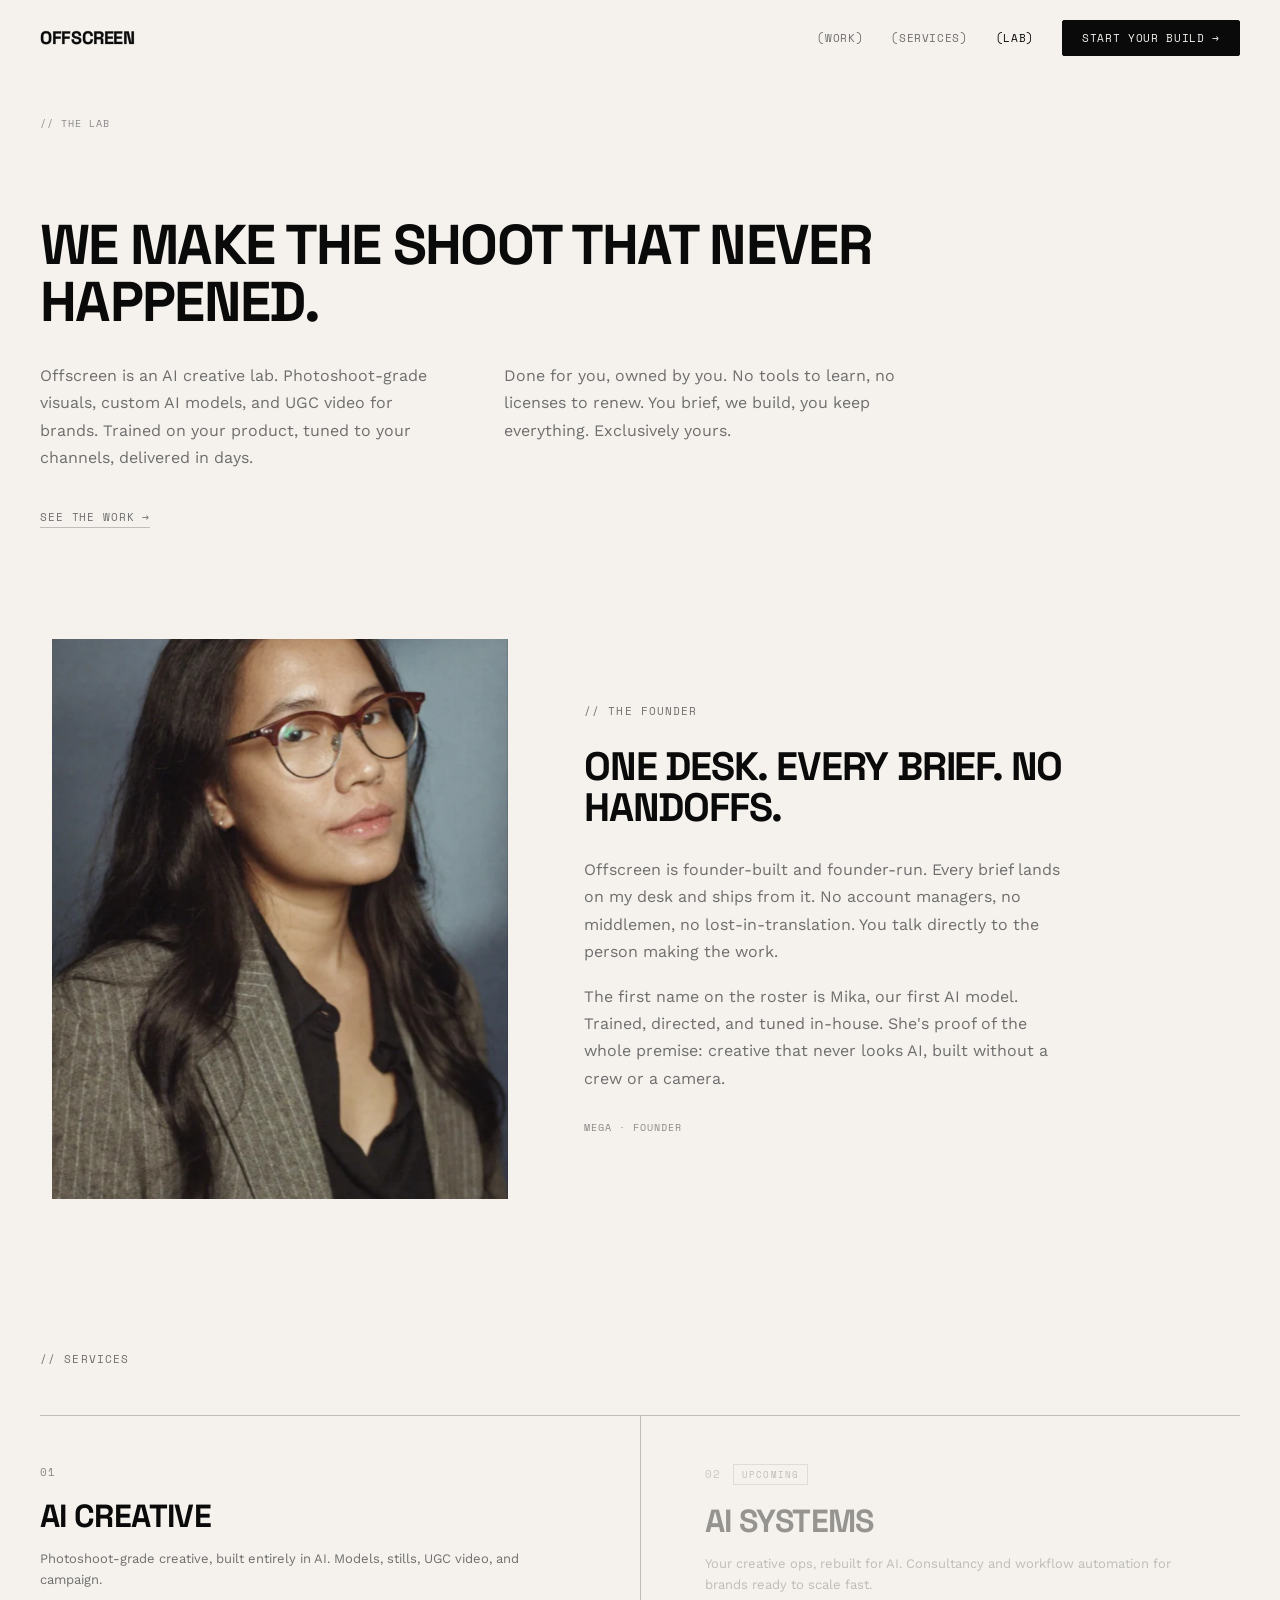
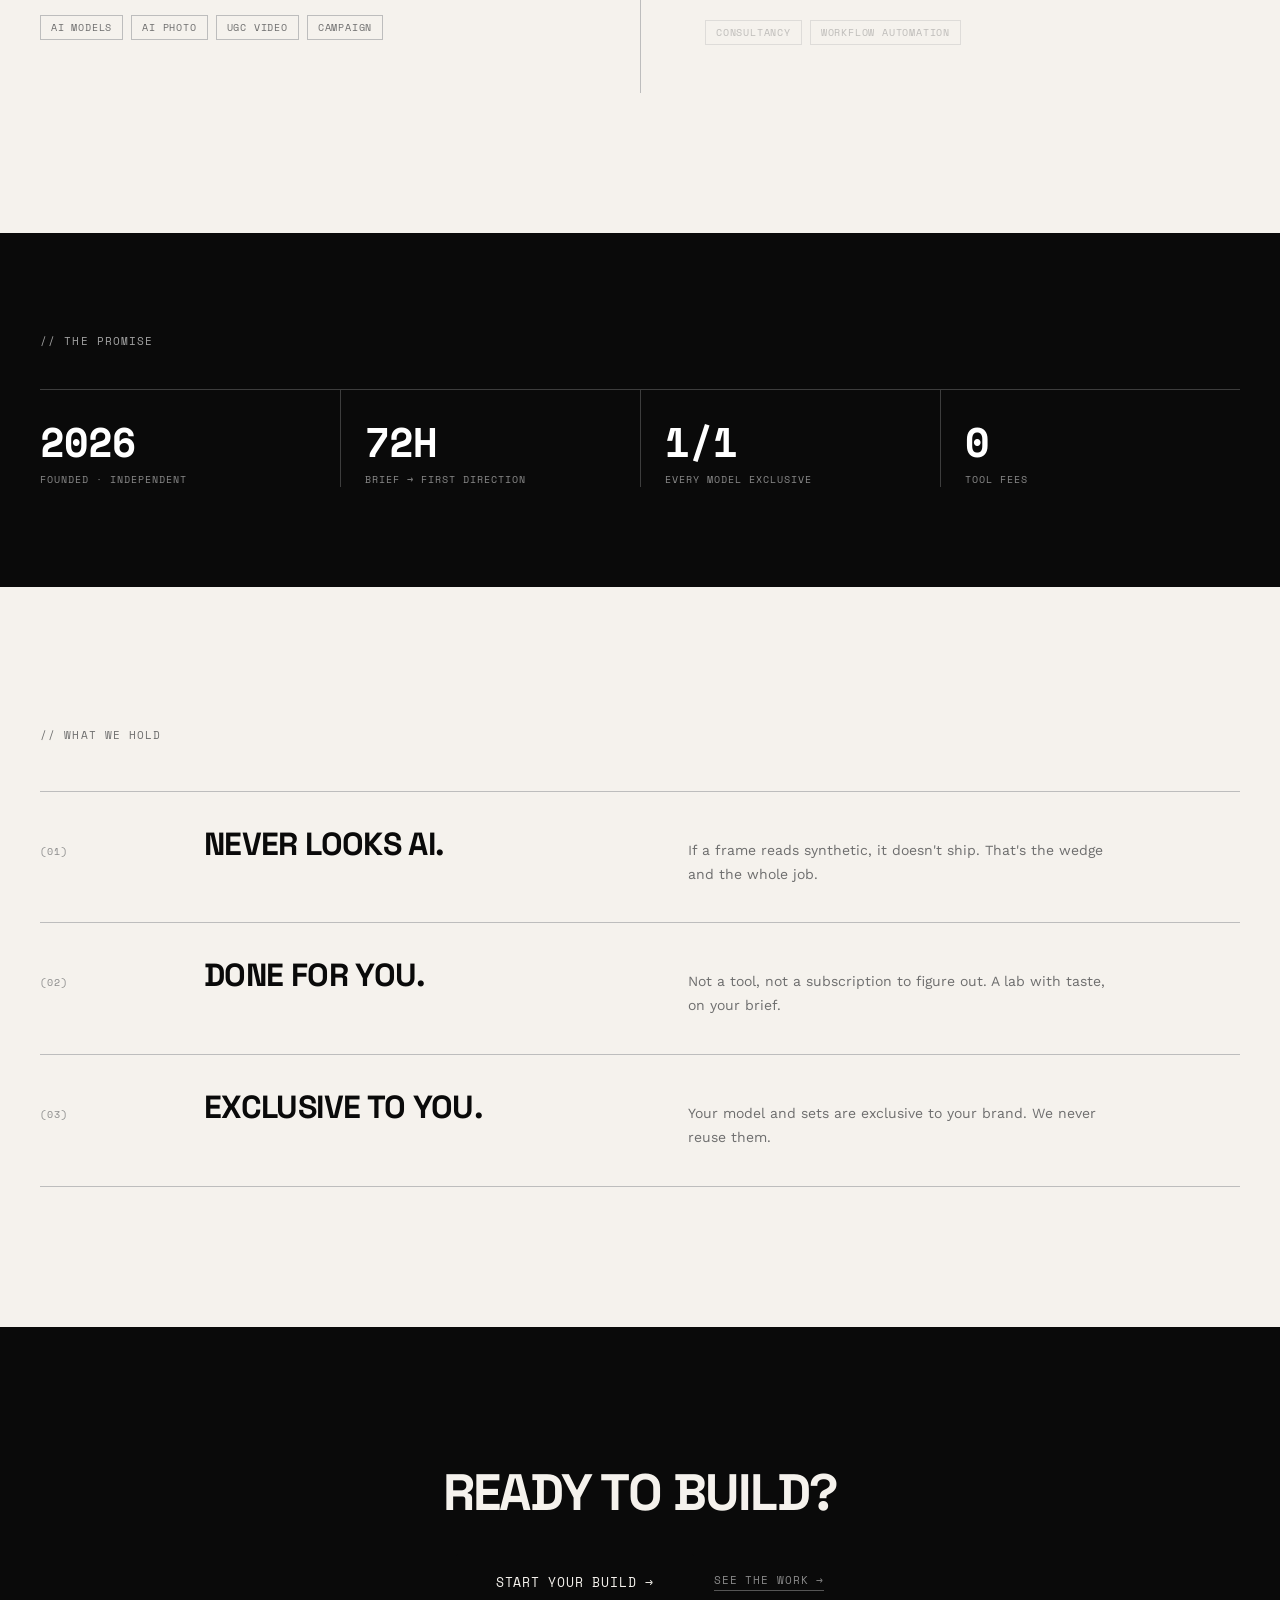
==== commit b3b47502: "Inset founder photo, new founder copy, Work Sans body font - Founder photo sits inside the page marg" ====
--- a/lab/index.html
+++ b/lab/index.html
@@ -20,9 +20,9 @@
 <link rel="apple-touch-icon" href="/favicon-180x180.png">
 <link rel="preconnect" href="https://fonts.googleapis.com">
 <link rel="preconnect" href="https://fonts.gstatic.com" crossorigin>
-<link rel="stylesheet" href="https://fonts.googleapis.com/css2?family=Space+Mono:ital,wght@0,400;0,700;1,400&family=Space+Grotesk:wght@400;500;600;700&display=swap">
-<link rel="stylesheet" href="/assets/css/tokens.css?v=3">
-<link rel="stylesheet" href="/assets/css/site.css?v=3">
+<link rel="stylesheet" href="https://fonts.googleapis.com/css2?family=Space+Mono:ital,wght@0,400;0,700;1,400&family=Space+Grotesk:wght@400;500;600;700&family=Work+Sans:wght@400;500;600&display=swap">
+<link rel="stylesheet" href="/assets/css/tokens.css?v=6">
+<link rel="stylesheet" href="/assets/css/site.css?v=6">
 <script>document.documentElement.classList.add('js');</script>
 </head>
 <body class="page-light">
@@ -175,6 +175,6 @@
   <div class="brief-body"><span class="brief-loading">LOADING THE BRIEF…</span></div>
 </dialog>
 
-<script src="/assets/js/site.js?v=3"></script>
+<script src="/assets/js/site.js?v=6"></script>
 </body>
 </html>
--- a/assets/css/tokens.css
+++ b/assets/css/tokens.css
@@ -48,7 +48,7 @@
   /* ——— Font Stacks ——— */
   --font-grotesque:   'Space Grotesk', 'Arial Black', sans-serif;  /* headlines + wordmark */
   --font-mono:        'Space Mono', 'Courier New', monospace;       /* labels, buttons, data */
-  --font-sans:        Helvetica, 'Helvetica Neue', Arial, sans-serif; /* body */
+  --font-sans:        'Work Sans', Helvetica, Arial, sans-serif;     /* body */
 
   /* ——— Font Weights ——— */
   --weight-regular:   400;
--- a/assets/css/site.css
+++ b/assets/css/site.css
@@ -189,15 +189,16 @@
 .services-cta { display: flex; justify-content: center; }
 #services.is-dark { padding-bottom: 0; }
 
-/* ══════════ HOME · FOUNDER + CTA ══════════ */
-.home-founder { padding: 120px var(--pm) 0; }
-.home-founder .sec-head { margin-bottom: 48px; }
-.home-founder-grid { display: grid; grid-template-columns: 5fr 7fr; gap: 64px; align-items: end; border-top: 1px solid var(--rule); padding-top: 48px; }
-.home-founder-text { display: flex; flex-direction: column; gap: 20px; max-width: 420px; }
-.home-founder-text .body { color: var(--grey-400); }
-.ar-169 { aspect-ratio: 16 / 9; }
-.home-founder-img { background: var(--surface); }
-.home-founder-img img { object-position: 65% center; }
+/* ══════════ HOME · FOUNDER (full-bleed, text over image) + CTA ══════════ */
+.home-founder-wrap { padding: 120px var(--pm) 0; }
+.home-founder-wrap .sec-head { margin-bottom: 48px; }
+.home-founder { position: relative; overflow: hidden; background: var(--surface); color: var(--bone); aspect-ratio: 2 / 1; min-height: 460px; max-height: 80vh; }
+.home-founder-bg { position: absolute; top: -6%; bottom: -6%; left: 0; right: 0; }
+.home-founder-bg img { width: 100%; height: 100%; object-fit: cover; object-position: center; }
+.home-founder-shade { position: absolute; inset: 0; background: linear-gradient(to right, rgba(5,5,5,0.5), transparent 50%); }
+.home-founder-text { position: absolute; top: 0; bottom: 0; left: 40px; z-index: 2; max-width: 400px; display: flex; flex-direction: column; justify-content: center; gap: 20px; }
+.home-founder-text .body { color: var(--bone); }
+.home-founder-text .util { color: var(--grey-300); }
 .home-cta { padding: 120px var(--pm) 160px; }
 .services.is-light { padding: 0 var(--pm) 140px; }
 .services.is-light .services-inner { max-width: none; }
@@ -208,10 +209,15 @@
   .svc, .svc + .svc { padding: 32px 0; border-left: 0; }
   .svc + .svc { border-top: 1px solid var(--rule); }
   #services.is-dark { padding-bottom: 0; }
-  .home-founder { padding-top: 88px; }
-  .home-founder .sec-head { margin-bottom: 32px; }
-  .home-founder-grid { grid-template-columns: 1fr; gap: 24px; padding-top: 32px; }
-  .home-founder-img { order: -1; }
+  .home-founder-wrap { padding-top: 88px; }
+  .home-founder-wrap .sec-head { margin-bottom: 32px; }
+  /* phones: photo on top, text below it so the bio never covers the face */
+  .home-founder { aspect-ratio: auto; min-height: 0; max-height: none; overflow: visible; background: none; }
+  .home-founder-bg { position: relative; inset: auto; aspect-ratio: 4 / 5; overflow: hidden; transform: none !important; }
+  .home-founder-bg img { object-position: 62% center; }
+  .home-founder-shade { display: none; }
+  .home-founder-text { position: static; max-width: none; padding-top: 24px; gap: 16px; }
+  .home-founder-text .body { color: var(--grey-400); }
   .home-cta { padding: 88px var(--pm) 100px; }
   .services.is-light { padding-bottom: 88px; }
 }
@@ -415,11 +421,6 @@
 
 .next { position: relative; overflow: hidden; background: var(--bg); }
 .next-link { display: block; position: relative; height: 560px; }
-.next-link:hover { opacity: 1; }
-.next-link .par { position: absolute; top: -12%; bottom: -12%; left: 0; right: 0; }
-.next-link .par img { width: 100%; height: 100%; object-fit: cover; object-position: center 30%; }
-.next-shade { position: absolute; inset: 0; background: rgba(5,5,5,0.55); transition: background 0.5s ease; }
-.next-link:hover .next-shade { background: rgba(5,5,5,0.4); }
 .next-text { position: absolute; inset: 0; display: flex; flex-direction: column; align-items: center; justify-content: center; gap: 16px; text-align: center; }
 .next-text .label { color: var(--grey-400); }
 .next-text .util { color: var(--grey-400); }
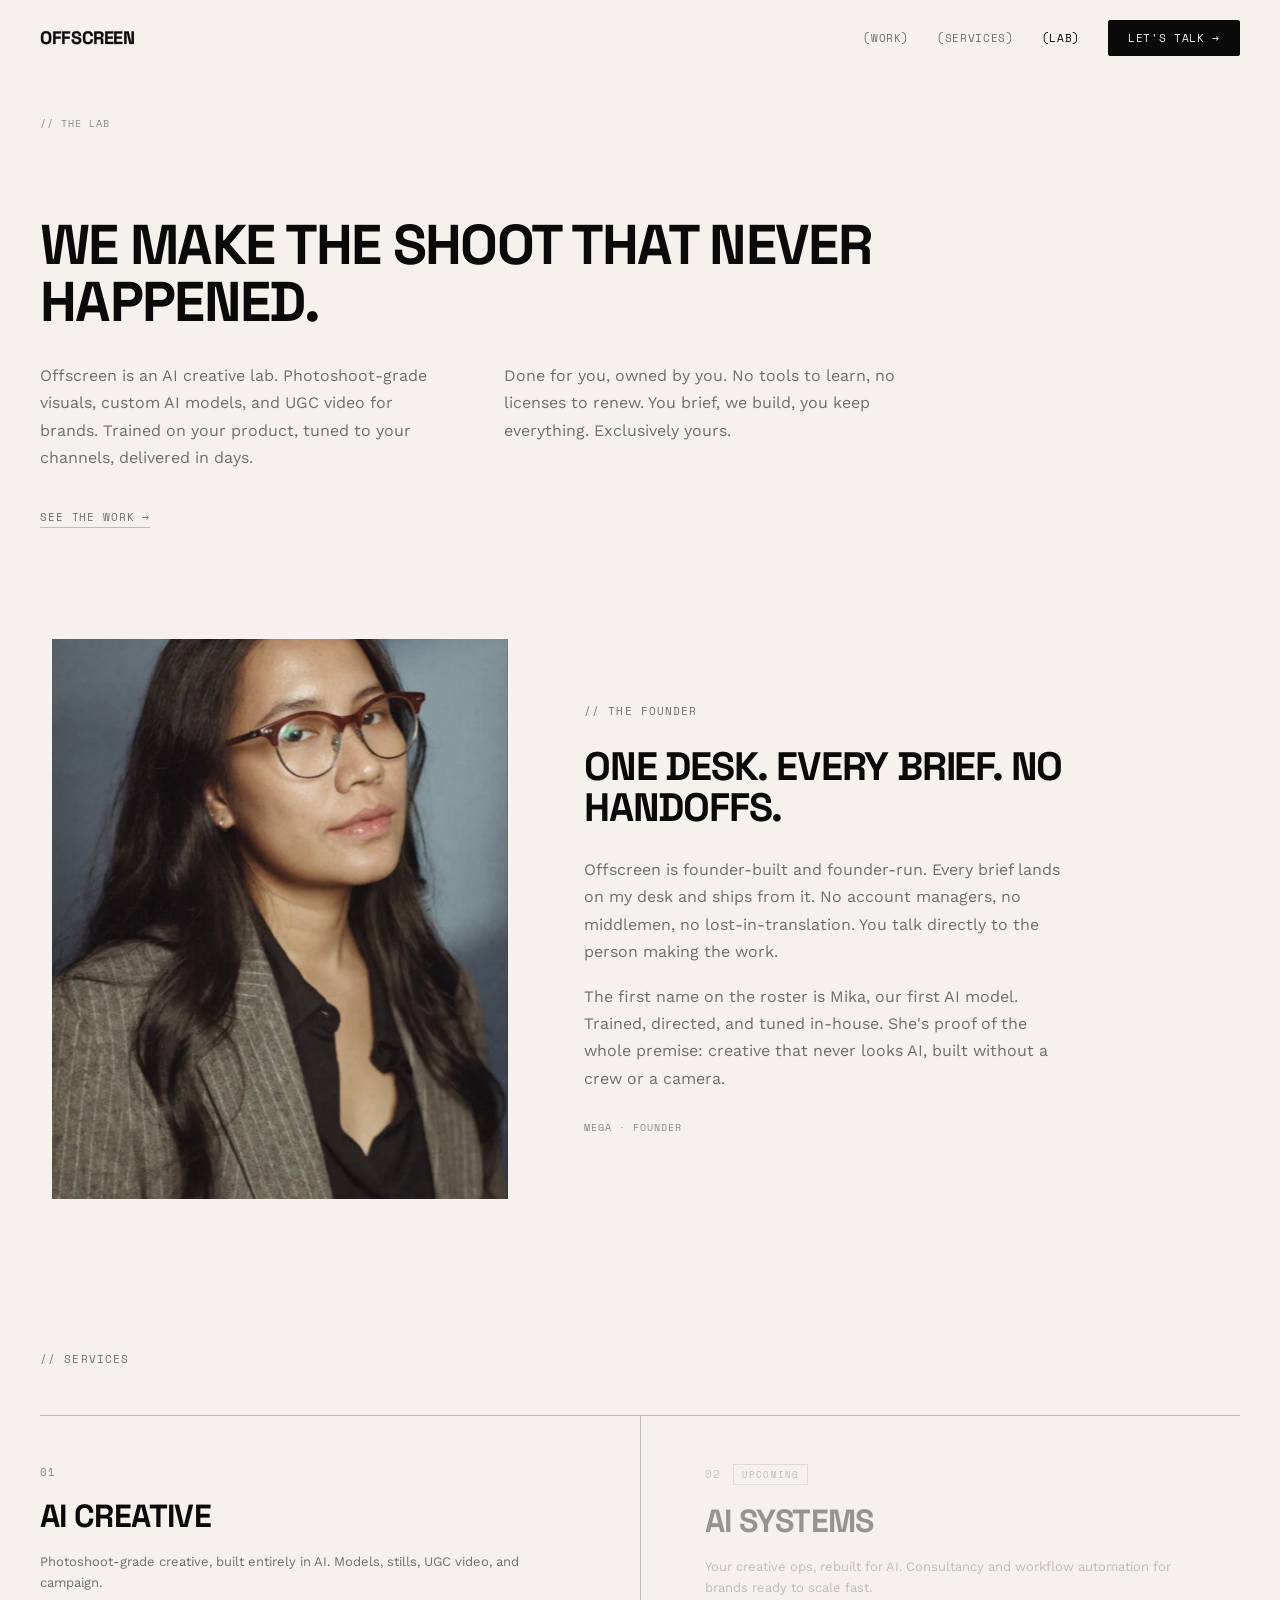
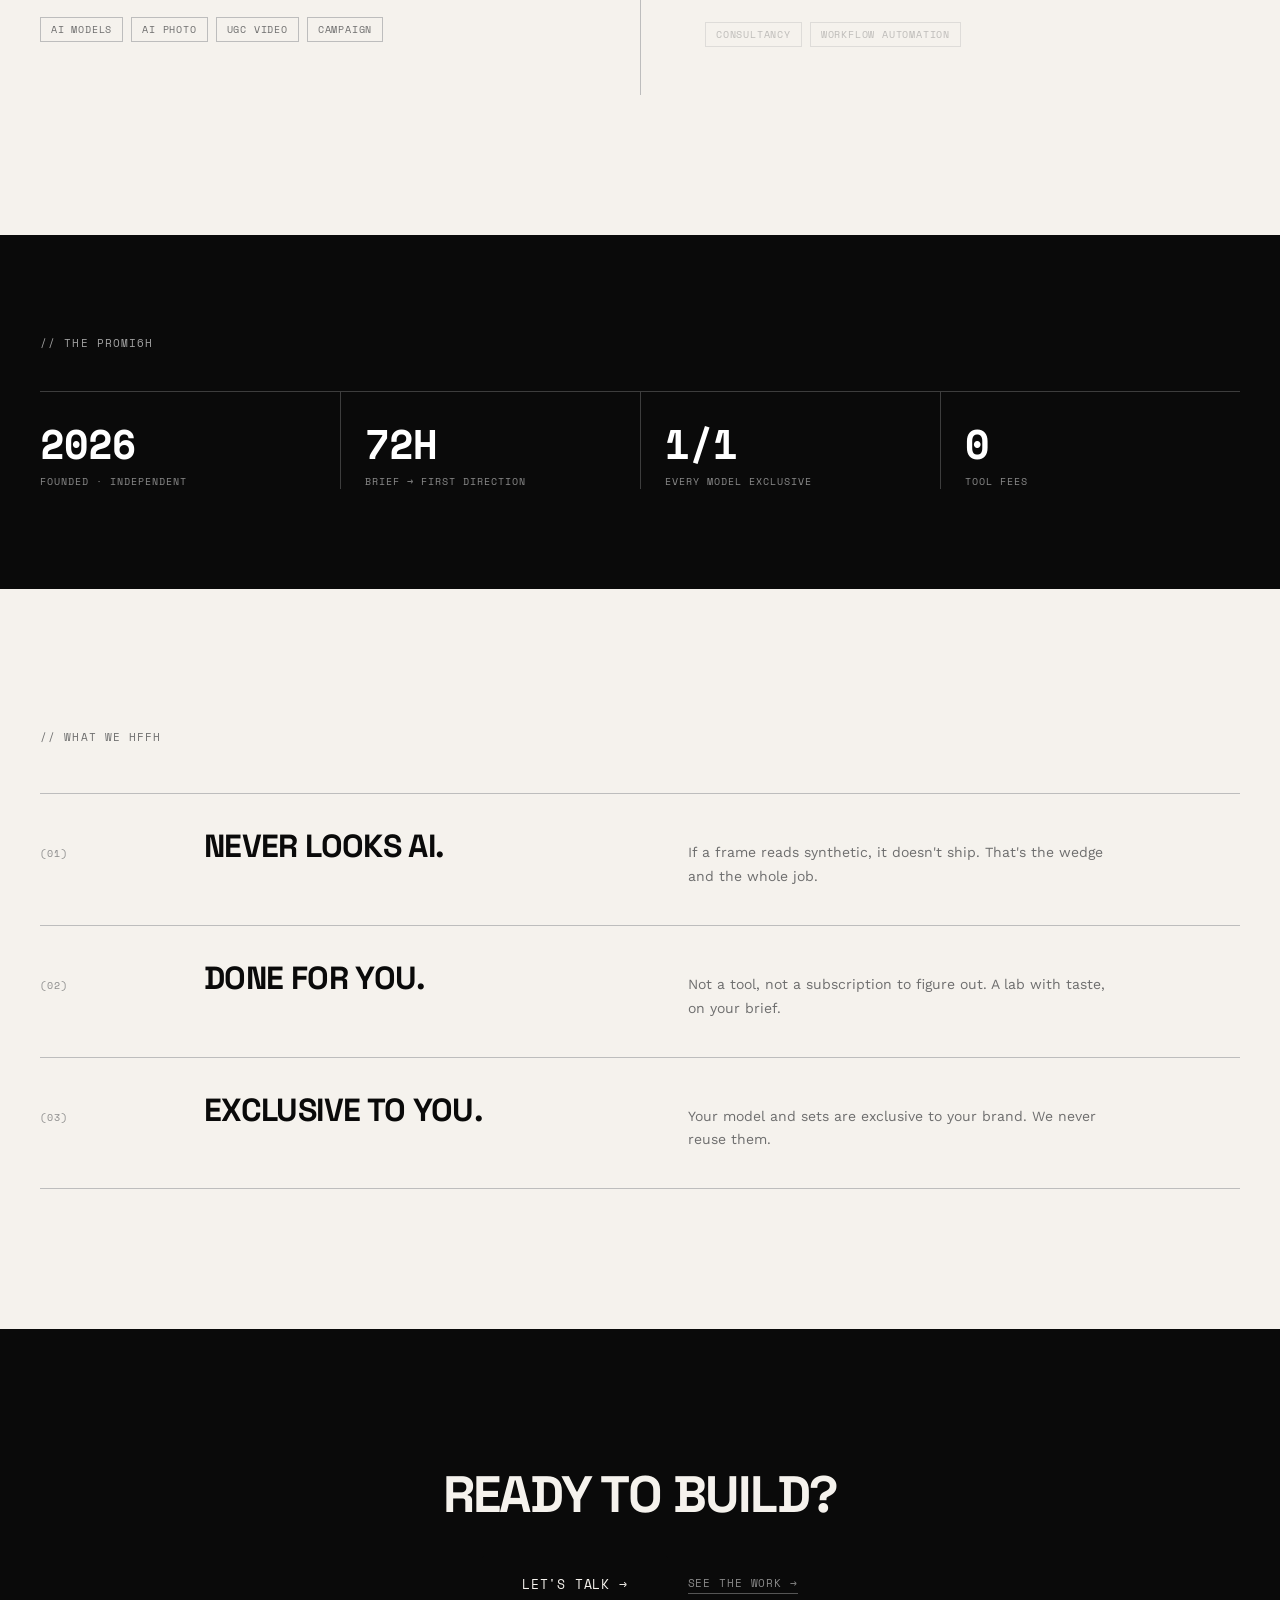
==== commit 682c9229: "New founder section, Let's talk CTA, site motion, full footer on Stoen - Rename every "Start your bu" ====
--- a/lab/index.html
+++ b/lab/index.html
@@ -21,8 +21,8 @@
 <link rel="preconnect" href="https://fonts.googleapis.com">
 <link rel="preconnect" href="https://fonts.gstatic.com" crossorigin>
 <link rel="stylesheet" href="https://fonts.googleapis.com/css2?family=Space+Mono:ital,wght@0,400;0,700;1,400&family=Space+Grotesk:wght@400;500;600;700&family=Work+Sans:wght@400;500;600&display=swap">
-<link rel="stylesheet" href="/assets/css/tokens.css?v=6">
-<link rel="stylesheet" href="/assets/css/site.css?v=6">
+<link rel="stylesheet" href="/assets/css/tokens.css?v=15">
+<link rel="stylesheet" href="/assets/css/site.css?v=15">
 <script>document.documentElement.classList.add('js');</script>
 </head>
 <body class="page-light">
@@ -35,7 +35,7 @@
     <a class="nav-link" href="/work/">(WORK)</a>
     <a class="nav-link" href="#services">(SERVICES)</a>
     <a class="nav-link" href="/lab/" aria-current="page">(LAB)</a>
-    <a class="btn btn-sm" href="https://forms.fillout.com/t/vpHvww8ndgus" target="_blank" rel="noopener" data-brief>START YOUR BUILD →</a>
+    <a class="btn btn-sm" href="https://forms.fillout.com/t/vpHvww8ndgus" target="_blank" rel="noopener" data-brief>LET'S TALK →</a>
   </div>
 </nav>
 
@@ -133,7 +133,7 @@
   <div class="closing-cta-inner rv">
     <h2 class="display">READY TO BUILD?</h2>
     <div class="closing-cta-actions">
-      <a class="btn" href="https://forms.fillout.com/t/vpHvww8ndgus" target="_blank" rel="noopener" data-brief>START YOUR BUILD →</a>
+      <a class="btn" href="https://forms.fillout.com/t/vpHvww8ndgus" target="_blank" rel="noopener" data-brief>LET'S TALK →</a>
       <a class="text-link" href="/work/">SEE THE WORK →</a>
     </div>
   </div>
@@ -167,14 +167,14 @@
   <div class="bigmark-clip" aria-hidden="true"><div class="bigmark">OFFSCREEN</div></div>
 </footer>
 
-<dialog id="brief" class="brief" aria-label="Start your build">
+<dialog id="brief" class="brief" aria-label="Let's talk">
   <div class="brief-bar">
-    <span class="label" style="color:var(--grey-400);">// START YOUR BUILD</span>
+    <span class="label" style="color:var(--grey-400);">// LET'S TALK</span>
     <button type="button" class="brief-close">(CLOSE ×)</button>
   </div>
   <div class="brief-body"><span class="brief-loading">LOADING THE BRIEF…</span></div>
 </dialog>
 
-<script src="/assets/js/site.js?v=6"></script>
+<script src="/assets/js/site.js?v=15"></script>
 </body>
 </html>
--- a/assets/css/site.css
+++ b/assets/css/site.css
@@ -115,6 +115,18 @@
 .par { will-change: transform; }
 .media { position: relative; overflow: hidden; background: #E4E0D9; }
 .media img { width: 100%; height: 100%; object-fit: cover; }
+
+/* ══════════ SITE MOTION (quiet, editorial) ══════════ */
+/* hero photo settles out of a slight zoom; nav and foot fade in after it */
+@keyframes heroSettle { from { transform: scale(1.1); } to { transform: none; } }
+@keyframes softIn { from { opacity: 0; } to { opacity: 1; } }
+.js .hero-bg img { animation: heroSettle 2.6s cubic-bezier(0.16, 1, 0.3, 1) both; }
+.js .hero > .nav, .js .hero-foot, .js .case-year { animation: softIn 1.2s ease 0.6s both; }
+/* headlines rise from behind their own baseline */
+.rise { display: block; overflow: hidden; padding-bottom: 0.08em; margin-bottom: -0.08em; }
+.rise > .rise-in { display: inline-block; }
+.js .rise > .rise-in { transform: translateY(110%); transition: transform 1.1s cubic-bezier(0.16, 1, 0.3, 1); transition-delay: var(--d, 0s); }
+.js .rise.in > .rise-in { transform: none; }
 
 /* ══════════ HERO (home + case opener) ══════════ */
 .hero { height: 100vh; height: 100svh; min-height: 600px; position: relative; overflow: hidden; background: var(--bg); }
@@ -189,16 +201,34 @@
 .services-cta { display: flex; justify-content: center; }
 #services.is-dark { padding-bottom: 0; }
 
-/* ══════════ HOME · FOUNDER (full-bleed, text over image) + CTA ══════════ */
+/* ══════════ HOME · FOUNDER (inset photo, all-caps statement over its bottom) + CTA ══════════ */
 .home-founder-wrap { padding: 120px var(--pm) 0; }
 .home-founder-wrap .sec-head { margin-bottom: 48px; }
-.home-founder { position: relative; overflow: hidden; background: var(--surface); color: var(--bone); aspect-ratio: 2 / 1; min-height: 460px; max-height: 80vh; }
+.home-founder { position: relative; overflow: hidden; aspect-ratio: 16 / 9; max-height: 80vh; width: 100%; background: var(--surface); }
+.home-founder-media { position: absolute; inset: 0; }
 .home-founder-bg { position: absolute; top: -6%; bottom: -6%; left: 0; right: 0; }
-.home-founder-bg img { width: 100%; height: 100%; object-fit: cover; object-position: center; }
-.home-founder-shade { position: absolute; inset: 0; background: linear-gradient(to right, rgba(5,5,5,0.5), transparent 50%); }
-.home-founder-text { position: absolute; top: 0; bottom: 0; left: 40px; z-index: 2; max-width: 400px; display: flex; flex-direction: column; justify-content: center; gap: 20px; }
-.home-founder-text .body { color: var(--bone); }
-.home-founder-text .util { color: var(--grey-300); }
+.home-founder-bg img { width: 100%; height: 100%; object-fit: cover; object-position: center 22%; }
+.home-founder-shade { position: absolute; inset: 0; background: linear-gradient(to top, rgba(5,5,5,0.7), rgba(5,5,5,0.25) 40%, transparent 60%); }
+.home-founder-text { position: absolute; left: 40px; right: 40px; bottom: 36px; z-index: 2; display: flex; flex-direction: column; gap: 16px; }
+.home-founder-text .founder-statement { font-family: var(--font-grotesque); font-weight: 300; text-transform: uppercase; text-align: justify; text-align-last: left; hyphens: none; letter-spacing: -0.01em; line-height: 0.98; font-size: clamp(22px, 2.6vw, 40px); color: #fff; }
+.home-founder-text .util { color: rgba(255,255,255,0.75); }
+/* entrance: photo eases out of a slight zoom, statement lines rise from behind a mask one by one */
+.js .home-founder-media img { transform: scale(1.12); transition: transform 1.8s cubic-bezier(0.2, 0.7, 0.1, 1); }
+.js .home-founder-shade { opacity: 0; transition: opacity 1.2s ease 0.2s; }
+.fs-line { display: block; overflow: hidden; padding-bottom: 0.1em; margin-bottom: -0.1em; }
+.fs-line > span { display: block; text-align-last: justify; }
+.fs-line:last-child > span { text-align-last: left; }
+.fs-word { display: inline-block; white-space: nowrap; }
+.fs-ch { display: inline-block; }
+/* each letter flips up from below its line with a slight tilt, staggered letter by letter */
+.js .fs-ch { opacity: 0; transform: translateY(115%) rotate(14deg); transform-origin: 0 100%; transition: transform 1.1s cubic-bezier(0.16, 1, 0.3, 1), opacity 0.5s ease; transition-delay: var(--d, 0s); }
+.js .home-founder-text .util { opacity: 0; transition: opacity 0.8s ease; transition-delay: var(--util-d, 1.4s); }
+.home-founder.is-in .home-founder-media img { transform: none; }
+.home-founder.is-in .home-founder-shade, .home-founder.is-in .home-founder-text .util { opacity: 1; }
+.home-founder.is-in .fs-ch { opacity: 1; transform: none; }
+@media (min-width: 768px) and (max-width: 1023px) {
+  .home-founder-text { left: 24px; right: 24px; bottom: 24px; }
+}
 .home-cta { padding: 120px var(--pm) 160px; }
 .services.is-light { padding: 0 var(--pm) 140px; }
 .services.is-light .services-inner { max-width: none; }
@@ -211,13 +241,15 @@
   #services.is-dark { padding-bottom: 0; }
   .home-founder-wrap { padding-top: 88px; }
   .home-founder-wrap .sec-head { margin-bottom: 32px; }
-  /* phones: photo on top, text below it so the bio never covers the face */
-  .home-founder { aspect-ratio: auto; min-height: 0; max-height: none; overflow: visible; background: none; }
-  .home-founder-bg { position: relative; inset: auto; aspect-ratio: 4 / 5; overflow: hidden; transform: none !important; }
-  .home-founder-bg img { object-position: 62% center; }
-  .home-founder-shade { display: none; }
-  .home-founder-text { position: static; max-width: none; padding-top: 24px; gap: 16px; }
-  .home-founder-text .body { color: var(--grey-400); }
+  /* phones: portrait crop so the statement has room at the bottom */
+  .home-founder-wrap { padding-top: 88px; }
+  .home-founder-wrap .sec-head { margin-bottom: 32px; }
+  .home-founder { aspect-ratio: 3 / 4; max-height: none; }
+  .home-founder-bg { top: 0; bottom: 0; transform: none !important; }
+  .home-founder-shade { background: linear-gradient(to top, rgba(5,5,5,0.8), rgba(5,5,5,0.3) 45%, transparent 65%); }
+  .home-founder-text { left: 16px; right: 16px; bottom: 16px; gap: 12px; }
+  .home-founder-text .founder-statement { font-size: 15px; line-height: 1.02; text-align: left; }
+  .fs-line > span, .fs-line:last-child > span { text-align-last: left; }
   .home-cta { padding: 88px var(--pm) 100px; }
   .services.is-light { padding-bottom: 88px; }
 }
@@ -425,8 +457,6 @@
 .next-text .label { color: var(--grey-400); }
 .next-text .util { color: var(--grey-400); }
 .next-title { font-family: var(--font-grotesque); font-weight: 700; font-size: clamp(40px, 4.4vw, 56px); letter-spacing: -0.03em; color: var(--bone); text-transform: uppercase; line-height: 1; }
-.case-foot { display: flex; justify-content: space-between; align-items: center; gap: 16px; padding: 24px var(--pm); border-top: 1px solid var(--grey-800); font-size: 10px; letter-spacing: 0.1em; color: var(--grey-500); }
-.case-foot a:not(.btn) { color: var(--grey-400); }
 
 @media (max-width: 767px) {
   .case-hero .hero-shade { background: linear-gradient(to top, rgba(5,5,5,0.7), transparent 50%), linear-gradient(to bottom, rgba(5,5,5,0.5), transparent 25%); }
@@ -446,14 +476,6 @@
   .media-closing { margin-top: 12px; }
   .next-link { height: 380px; }
   .next-text { gap: 12px; }
-  .case-foot { flex-direction: column; gap: 16px; font-size: 9px; }
-  .case-foot-row { display: flex; justify-content: space-between; width: 100%; }
-}
-@media (min-width: 768px) {
-  .case-foot-row { display: contents; }
-  .case-foot-row > :first-child { order: 1; }
-  .case-foot > .btn { order: 2; }
-  .case-foot-row > :last-child { order: 3; }
 }
 
 /* ══════════ BRIEF FORM (Fillout overlay) ══════════ */
@@ -480,6 +502,9 @@
   .wordmark-ghost { animation: none; transform: translate(2.5px, -2.5px); }
   .js .rv { opacity: 1; transform: none; transition: none; }
   .par { transform: none !important; }
+  .js .home-founder-media img, .js .home-founder-shade, .js .fs-ch, .js .home-founder-text .util { transform: none; opacity: 1; transition: none; }
   .reveal-footer.js .bigmark, .reveal-footer.js .footer-links { transform: none !important; opacity: 1 !important; }
   .tile .media img, .row-name, .row-arrow, .brief[open] { transition: none; animation: none; }
-}
+  .js .hero-bg img, .js .hero > .nav, .js .hero-foot, .js .case-year { animation: none; }
+  .js .rise > .rise-in { transform: none !important; transition: none; }
+}
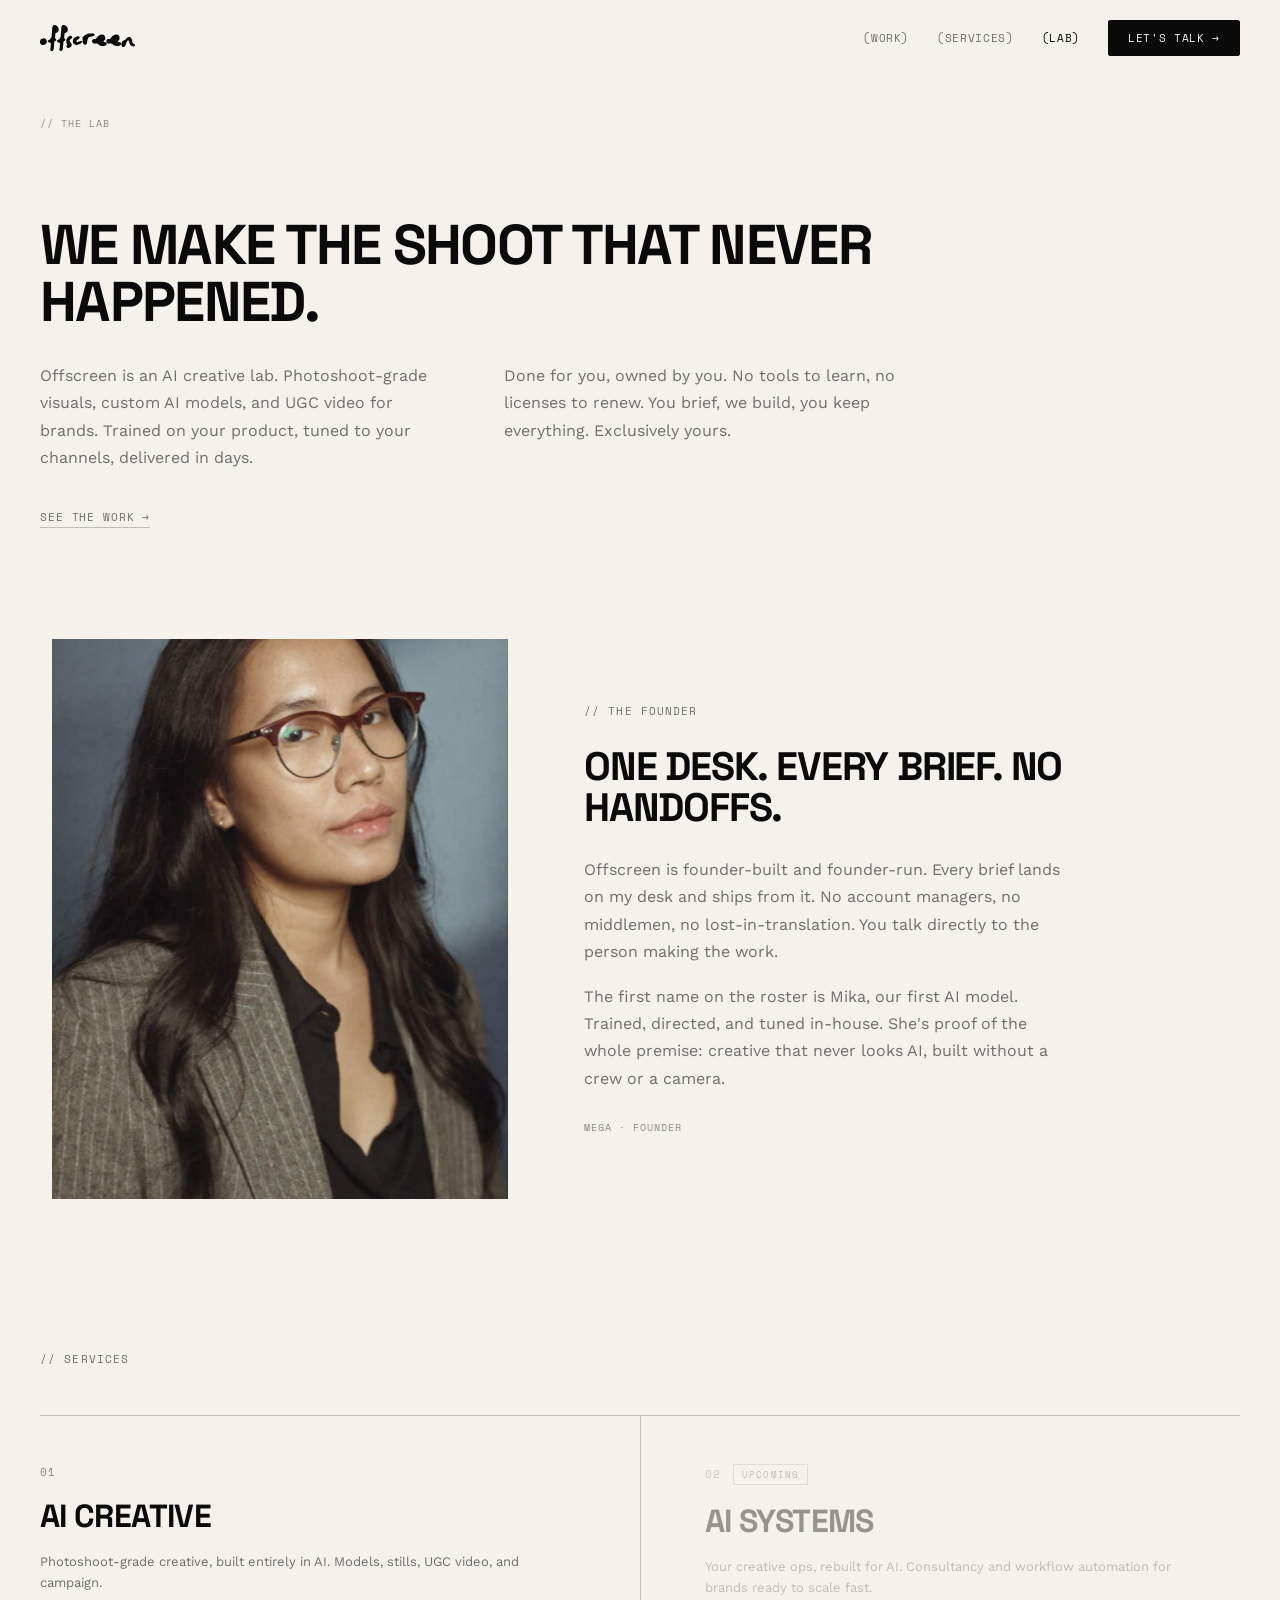
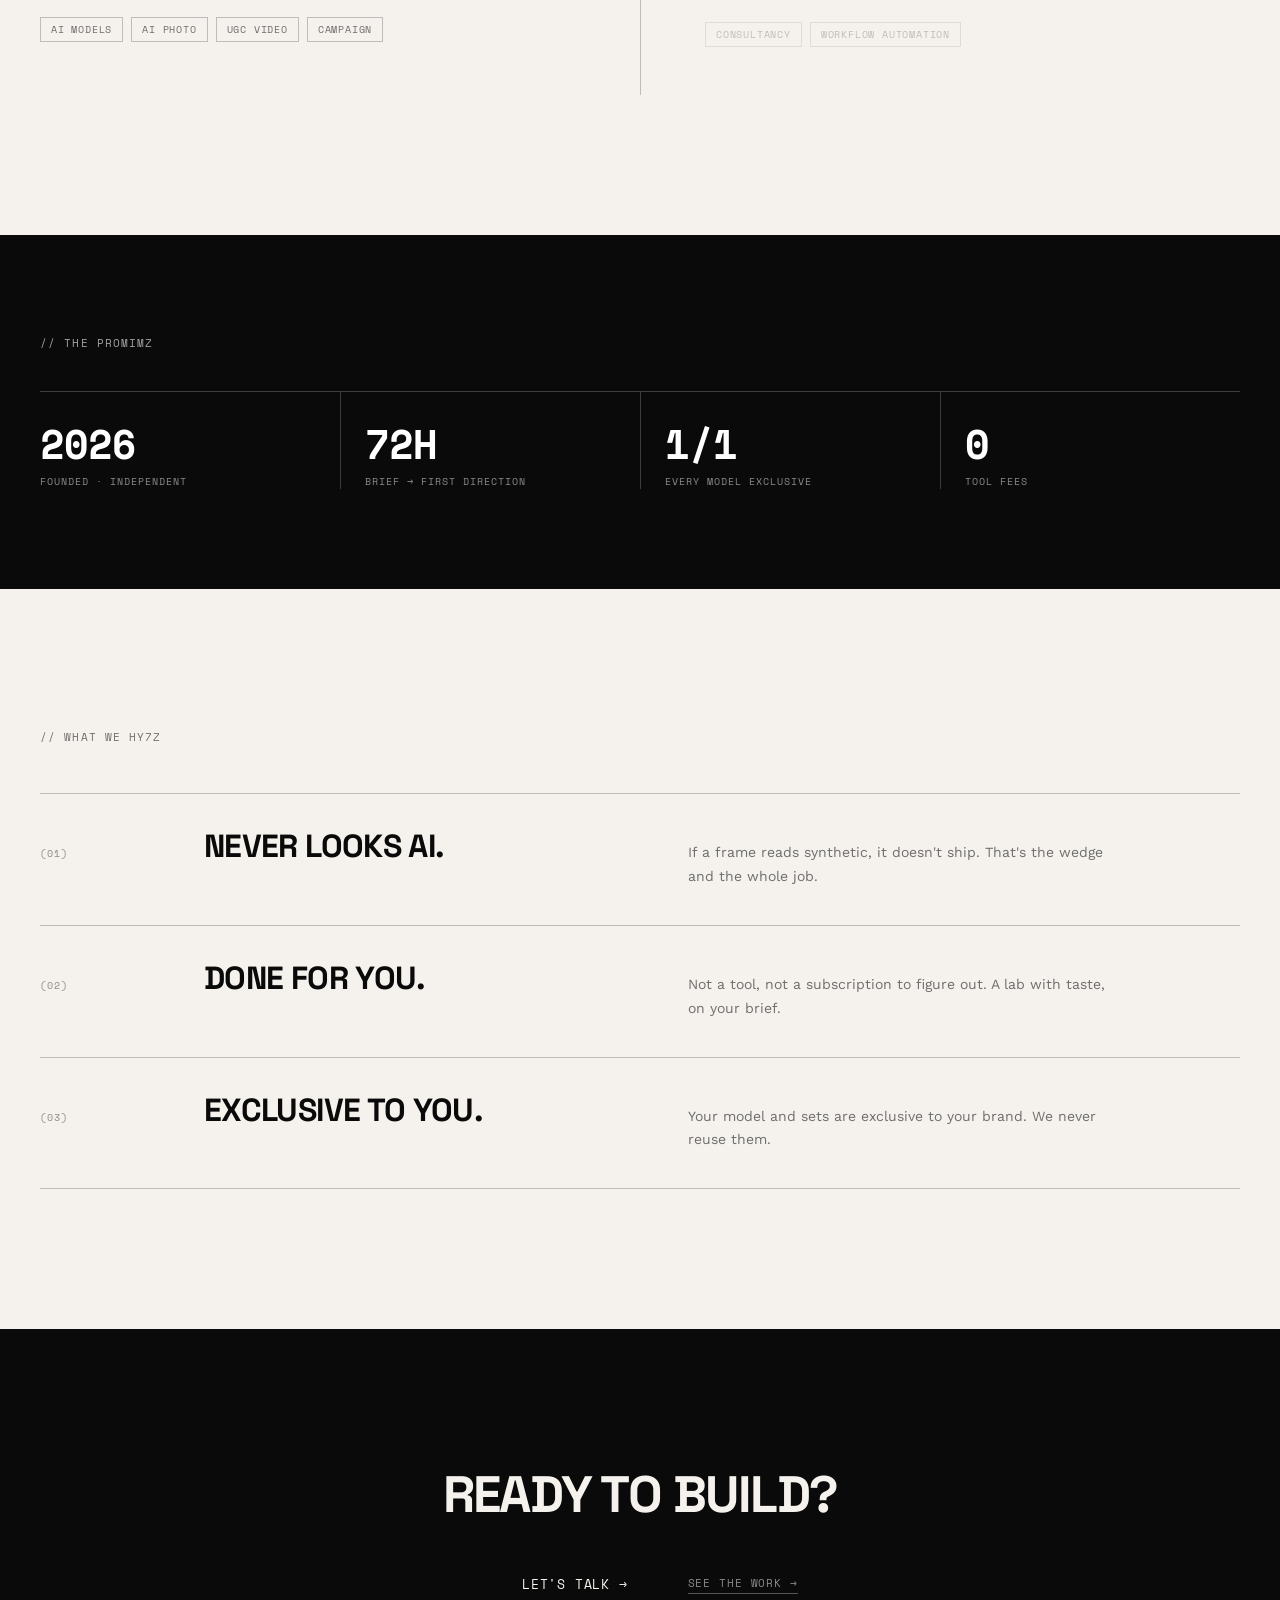
==== commit a75c1107: "New offscreen logo in the nav and .ffs favicon Nav wordmark is now the hand-drawn offscreen logo (SV" ====
--- a/lab/index.html
+++ b/lab/index.html
@@ -21,8 +21,8 @@
 <link rel="preconnect" href="https://fonts.googleapis.com">
 <link rel="preconnect" href="https://fonts.gstatic.com" crossorigin>
 <link rel="stylesheet" href="https://fonts.googleapis.com/css2?family=Space+Mono:ital,wght@0,400;0,700;1,400&family=Space+Grotesk:wght@400;500;600;700&family=Work+Sans:wght@400;500;600&display=swap">
-<link rel="stylesheet" href="/assets/css/tokens.css?v=15">
-<link rel="stylesheet" href="/assets/css/site.css?v=15">
+<link rel="stylesheet" href="/assets/css/tokens.css?v=16">
+<link rel="stylesheet" href="/assets/css/site.css?v=16">
 <script>document.documentElement.classList.add('js');</script>
 </head>
 <body class="page-light">
@@ -30,7 +30,7 @@
 <div class="page is-light">
 
 <nav class="nav nav-light" aria-label="Primary">
-  <a href="/" class="wordmark" aria-label="Offscreen home"><span class="wordmark-ghost" aria-hidden="true">OFFSCREEN</span><span class="wordmark-solid">OFFSCREEN</span></a>
+  <a href="/" class="wordmark" aria-label="Offscreen home"></a>
   <div class="nav-links">
     <a class="nav-link" href="/work/">(WORK)</a>
     <a class="nav-link" href="#services">(SERVICES)</a>
@@ -175,6 +175,6 @@
   <div class="brief-body"><span class="brief-loading">LOADING THE BRIEF…</span></div>
 </dialog>
 
-<script src="/assets/js/site.js?v=15"></script>
+<script src="/assets/js/site.js?v=16"></script>
 </body>
 </html>
--- a/assets/css/site.css
+++ b/assets/css/site.css
@@ -73,23 +73,16 @@
   .btn-sm { font-size: 10px; padding: 9px 13px; }
 }
 
-/* ══════════ WORDMARK (echo) ══════════ */
+/* ══════════ WORDMARK (logo) ══════════ */
+/* The logo SVG is used as a mask, so it takes the nav's colour: white on dark, ink on light. */
 .wordmark {
-  position: relative; display: inline-block; line-height: 1;
-  font-family: var(--font-grotesque); font-weight: 700; font-size: 18px; letter-spacing: -0.02em;
-}
-.wordmark:hover { opacity: 1; }
-.wordmark-ghost {
-  position: absolute; left: 0; top: 0; color: transparent;
-  -webkit-text-stroke: 0.6px var(--grey-500);
-  animation: echoNav 4s ease-in-out infinite;
-}
-.nav-light .wordmark-ghost { -webkit-text-stroke-color: var(--grey-400); }
-.wordmark-solid { position: relative; }
-@keyframes echoNav { 0%, 100% { transform: translate(1.5px, -1.5px); } 50% { transform: translate(3.5px, -3.5px); } }
-@media (max-width: 767px) {
-  .wordmark { font-size: 16px; }
-  .wordmark-ghost { -webkit-text-stroke-width: 0.5px; }
+  display: block; height: 26px; aspect-ratio: 1426 / 390; background-color: currentColor;
+  -webkit-mask: url(/assets/brand/offscreen-logo.svg) center / contain no-repeat;
+  mask: url(/assets/brand/offscreen-logo.svg) center / contain no-repeat;
+}
+.nav-dark .wordmark { color: #fff; }
+@media (max-width: 767px) {
+  .wordmark { height: 22px; }
 }
 
 /* ══════════ NAV ══════════ */
@@ -499,7 +492,6 @@
 /* ══════════ REDUCED MOTION ══════════ */
 @media (prefers-reduced-motion: reduce) {
   html { scroll-behavior: auto; }
-  .wordmark-ghost { animation: none; transform: translate(2.5px, -2.5px); }
   .js .rv { opacity: 1; transform: none; transition: none; }
   .par { transform: none !important; }
   .js .home-founder-media img, .js .home-founder-shade, .js .fs-ch, .js .home-founder-text .util { transform: none; opacity: 1; transition: none; }
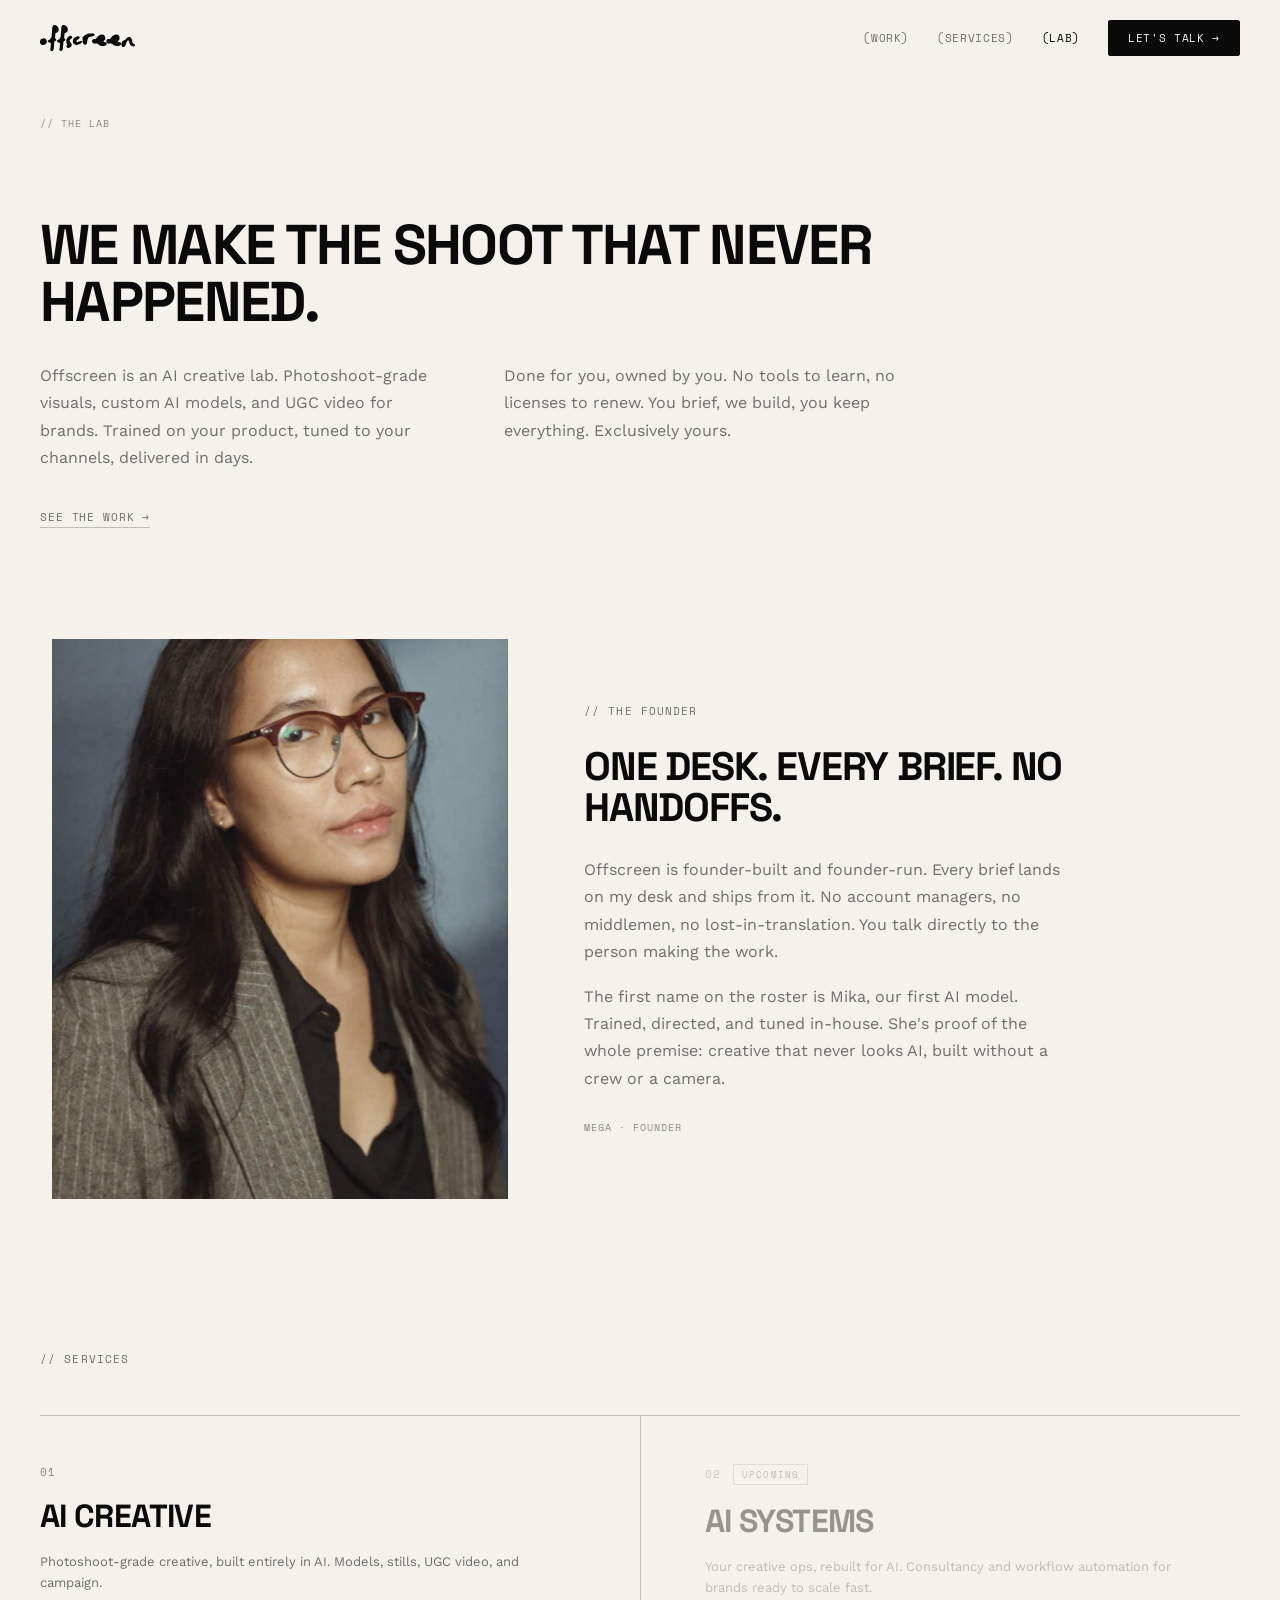
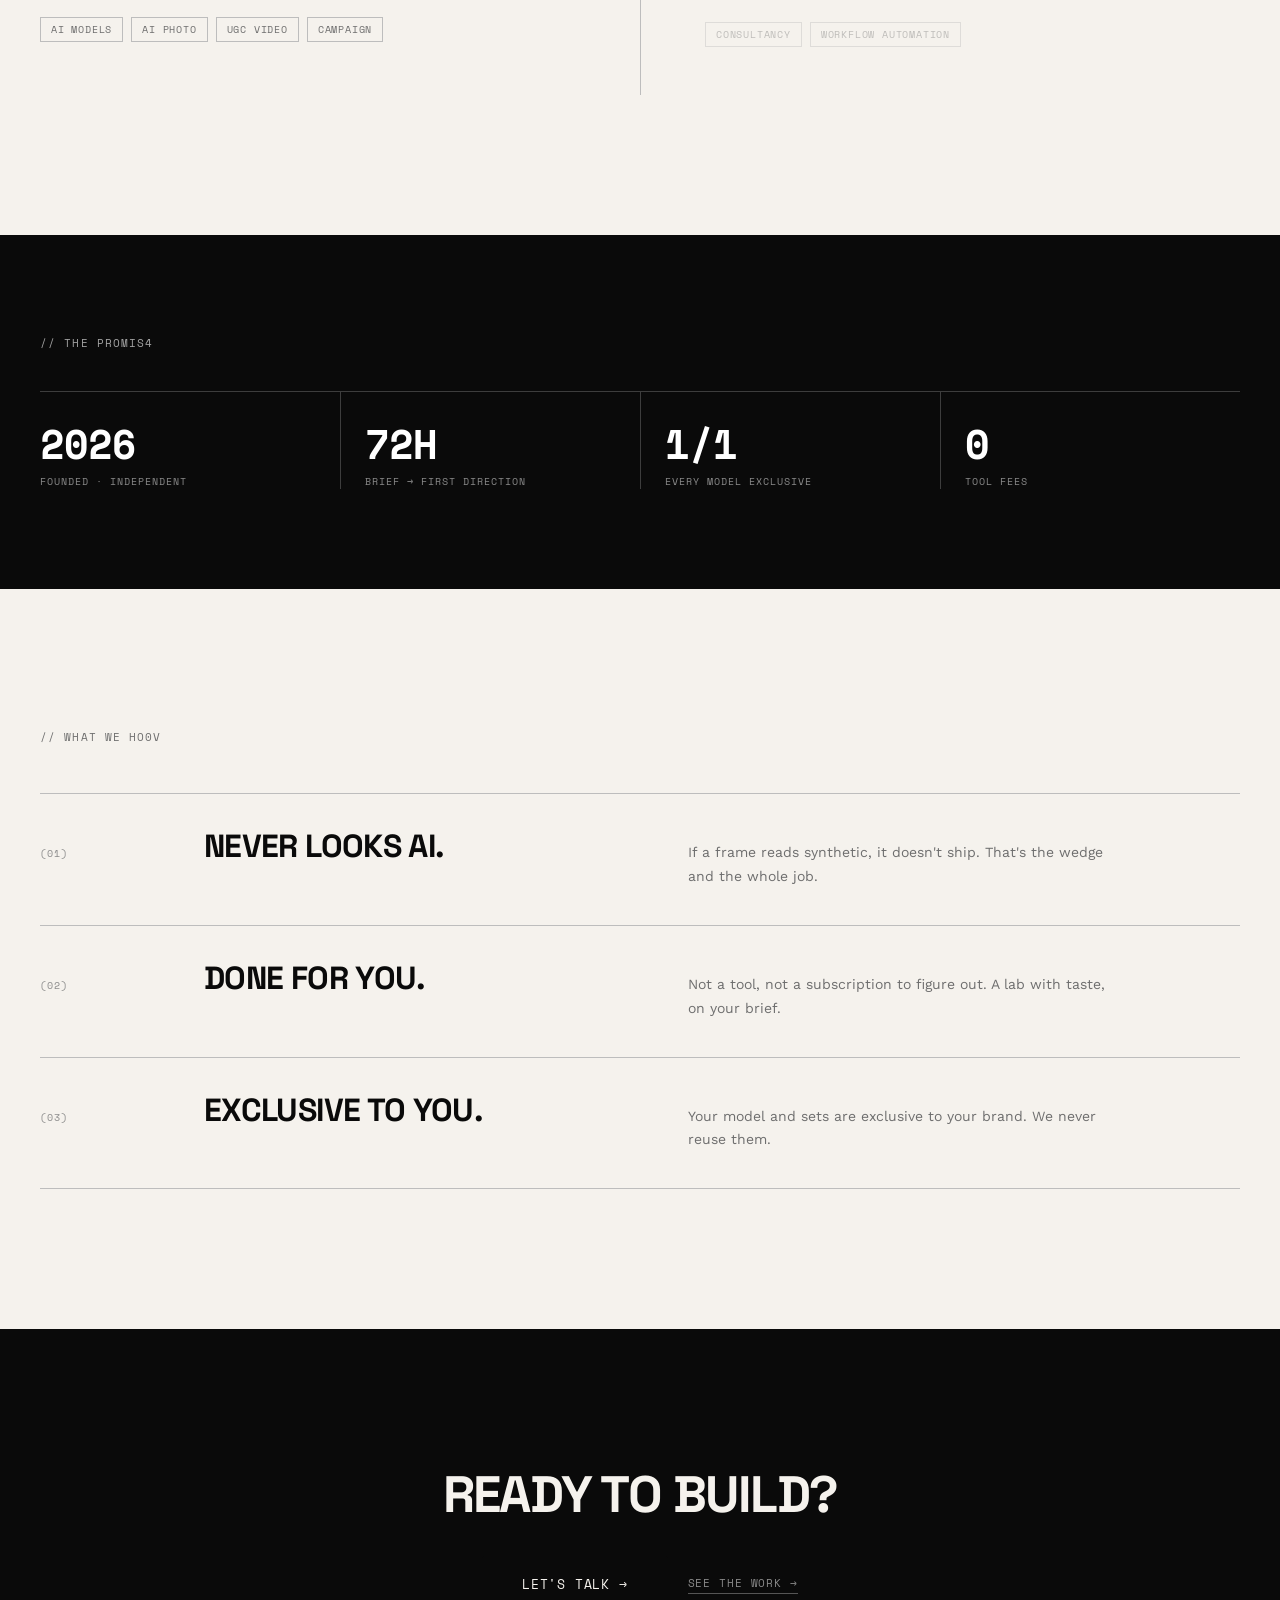
==== commit e1672aa3: "Bust favicon cache: versioned icon links, add favicon.ico Co-Authored-By: Claude Opus 5.5 <noreply@a" ====
--- a/lab/index.html
+++ b/lab/index.html
@@ -15,9 +15,10 @@
 <meta property="og:image" content="https://offscreen.work/assets/work/offscreen_hero_16x9.webp">
 <meta name="twitter:card" content="summary_large_image">
 <meta name="theme-color" content="#F5F2ED">
-<link rel="icon" type="image/svg+xml" href="/favicon.svg">
-<link rel="icon" type="image/png" sizes="32x32" href="/favicon-32x32.png">
-<link rel="apple-touch-icon" href="/favicon-180x180.png">
+<link rel="icon" href="/favicon.ico?v=16" sizes="any">
+<link rel="icon" type="image/svg+xml" href="/favicon.svg?v=16">
+<link rel="icon" type="image/png" sizes="32x32" href="/favicon-32x32.png?v=16">
+<link rel="apple-touch-icon" href="/favicon-180x180.png?v=16">
 <link rel="preconnect" href="https://fonts.googleapis.com">
 <link rel="preconnect" href="https://fonts.gstatic.com" crossorigin>
 <link rel="stylesheet" href="https://fonts.googleapis.com/css2?family=Space+Mono:ital,wght@0,400;0,700;1,400&family=Space+Grotesk:wght@400;500;600;700&family=Work+Sans:wght@400;500;600&display=swap">
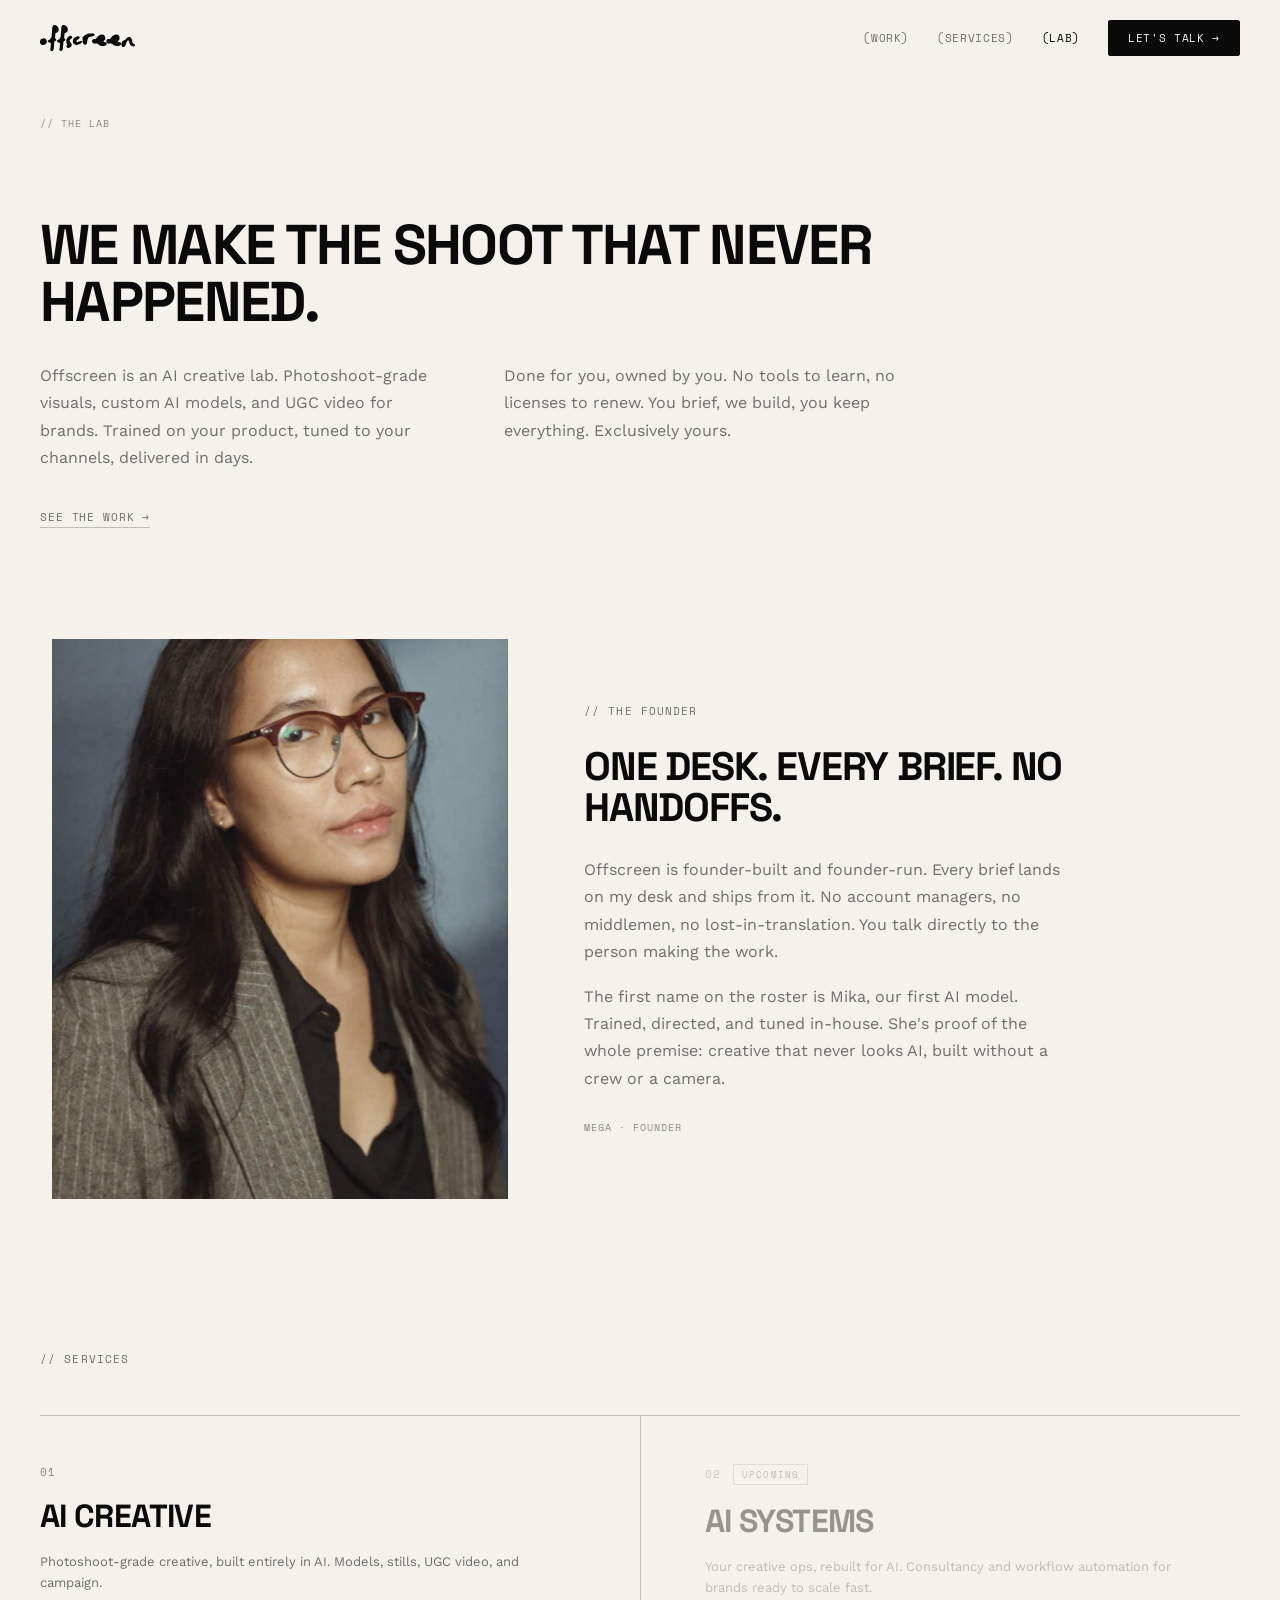
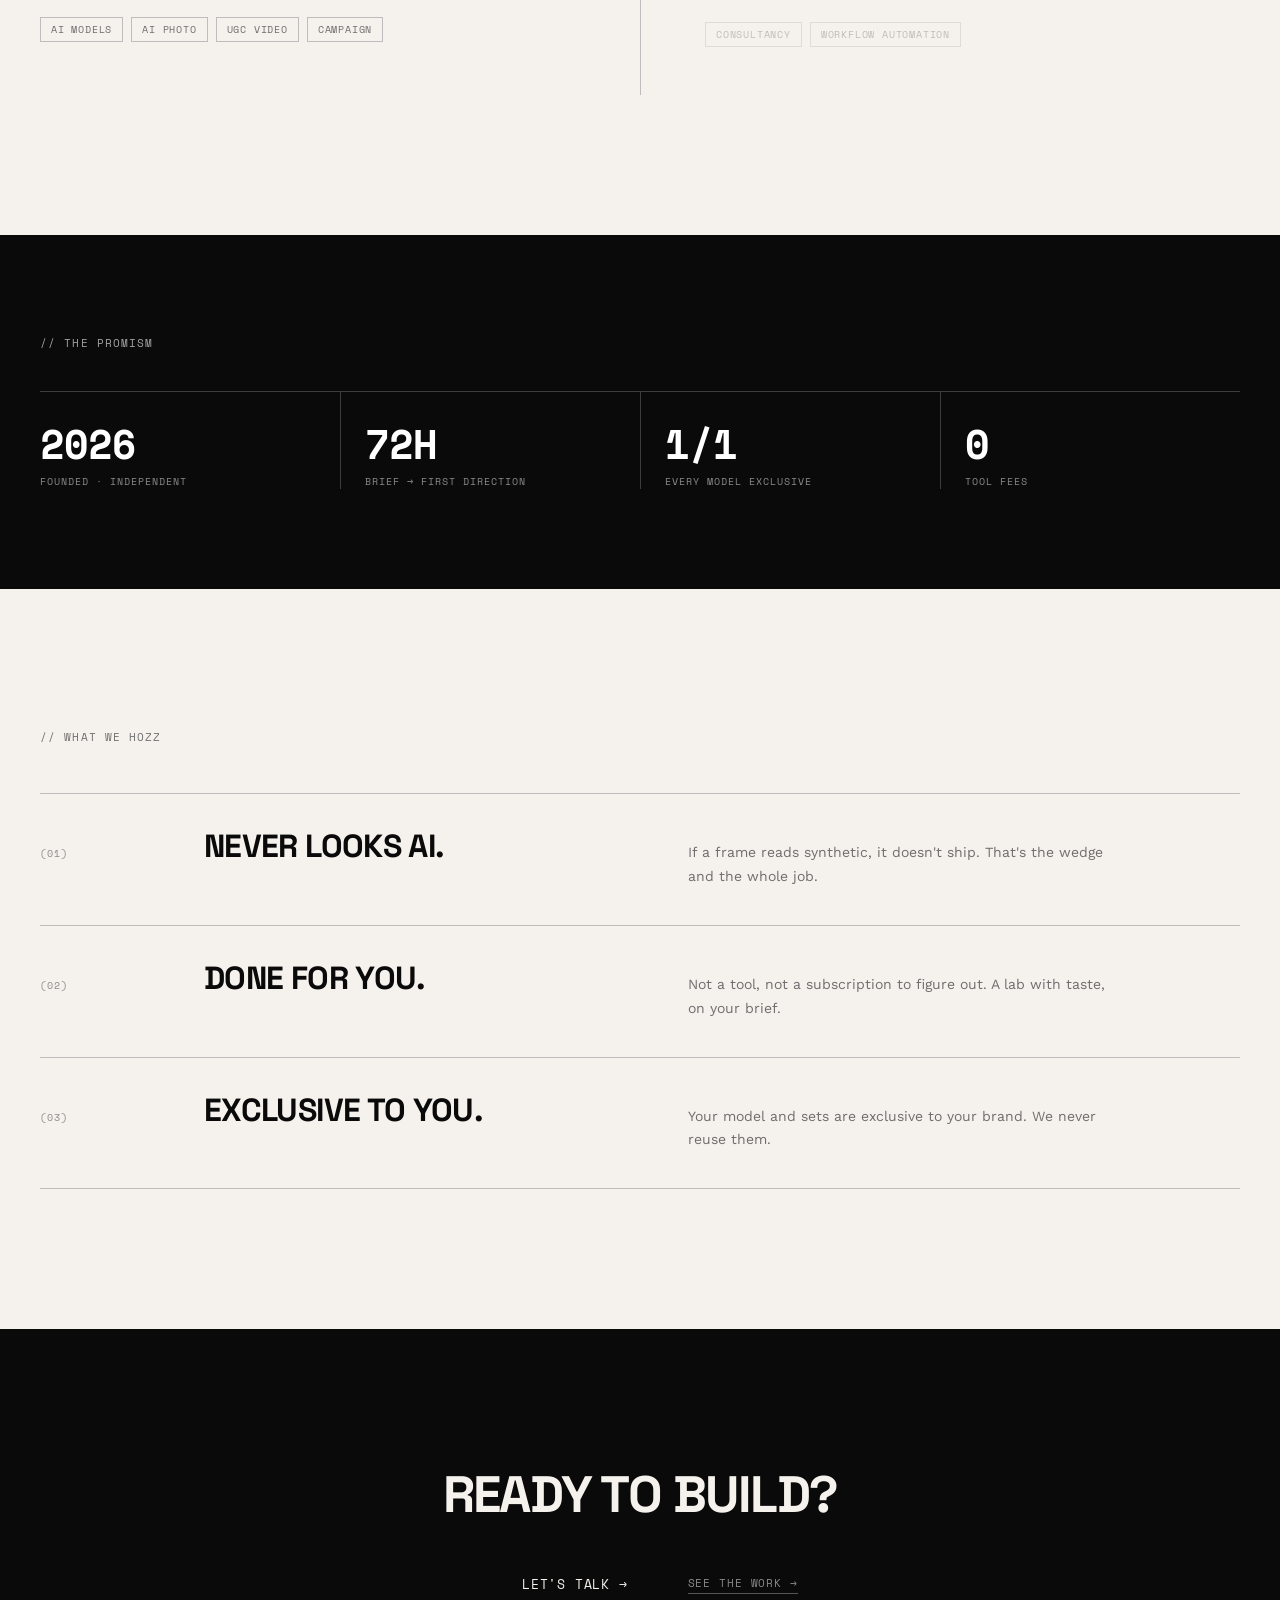
==== commit 2f055b07: "Footer big mark uses the new offscreen logo Co-Authored-By: Claude Opus 5.5 <noreply@anthropic.com>" ====
--- a/lab/index.html
+++ b/lab/index.html
@@ -23,7 +23,7 @@
 <link rel="preconnect" href="https://fonts.gstatic.com" crossorigin>
 <link rel="stylesheet" href="https://fonts.googleapis.com/css2?family=Space+Mono:ital,wght@0,400;0,700;1,400&family=Space+Grotesk:wght@400;500;600;700&family=Work+Sans:wght@400;500;600&display=swap">
 <link rel="stylesheet" href="/assets/css/tokens.css?v=16">
-<link rel="stylesheet" href="/assets/css/site.css?v=16">
+<link rel="stylesheet" href="/assets/css/site.css?v=17">
 <script>document.documentElement.classList.add('js');</script>
 </head>
 <body class="page-light">
--- a/assets/css/site.css
+++ b/assets/css/site.css
@@ -260,9 +260,12 @@
 .footer-col button:hover { opacity: 0.7; }
 .footer-col .muted { color: var(--grey-600); }
 .bigmark-clip { overflow: hidden; pointer-events: none; margin: 0 calc(var(--pm) * -1); }
+/* The logo as a mask over the box; the text inside stays as a fallback but is hidden. */
 .bigmark {
-  font-family: var(--font-grotesque); font-weight: 700; font-size: 16.4vw; letter-spacing: -0.04em;
-  line-height: 0.94; color: var(--bone); text-align: center; white-space: nowrap; padding-bottom: 1.2vw;
+  margin: 0 var(--pm) 2.4vw; aspect-ratio: 1426 / 390; background-color: #fff;
+  -webkit-mask: url(/assets/brand/offscreen-logo.svg) center / contain no-repeat;
+  mask: url(/assets/brand/offscreen-logo.svg) center / contain no-repeat;
+  font-size: 0; color: transparent;
 }
 
 /* Desktop + tablet: fixed full-screen footer revealed by scroll */
@@ -285,7 +288,7 @@
   .footer-col { gap: 10px; }
   .footer-col:last-child { text-align: left; align-items: flex-start; }
   .footer-col .util { font-size: 9px; }
-  .bigmark { font-size: 16vw; padding-bottom: 1.5vw; }
+  .bigmark { margin-bottom: 4vw; }
 }
 
 /* ══════════ LAB ══════════ */
